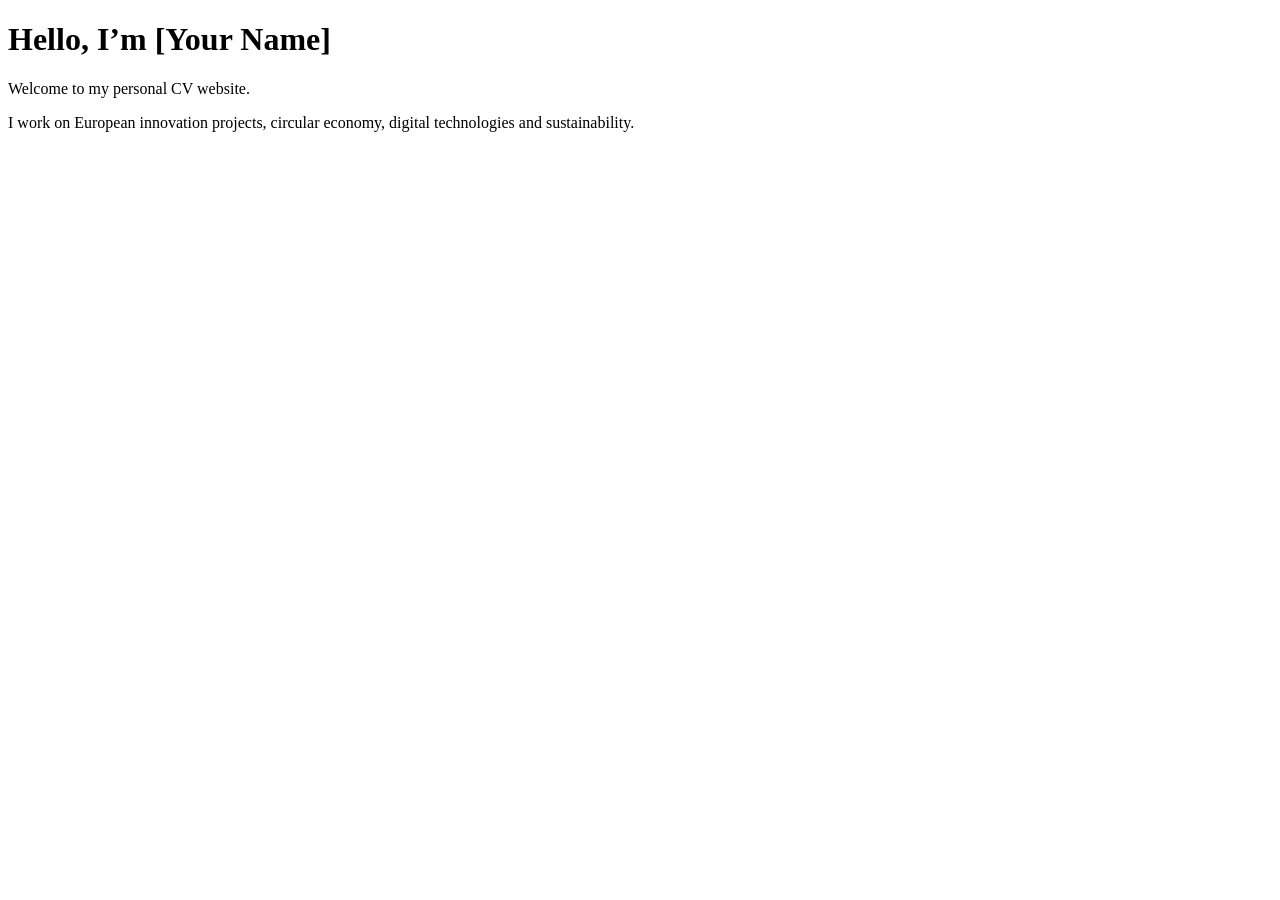
==== index.html @ 7c9145e3 "Create index.html" ====
<!DOCTYPE html>
<html lang="en">
<head>
  <meta charset="UTF-8" />
  <meta name="viewport" content="width=device-width, initial-scale=1.0" />
  <title>My CV Website</title>
</head>
<body>
  <h1>Hello, I’m [Your Name]</h1>
  <p>Welcome to my personal CV website.</p>
  <p>I work on European innovation projects, circular economy, digital technologies and sustainability.</p>
</body>
</html>
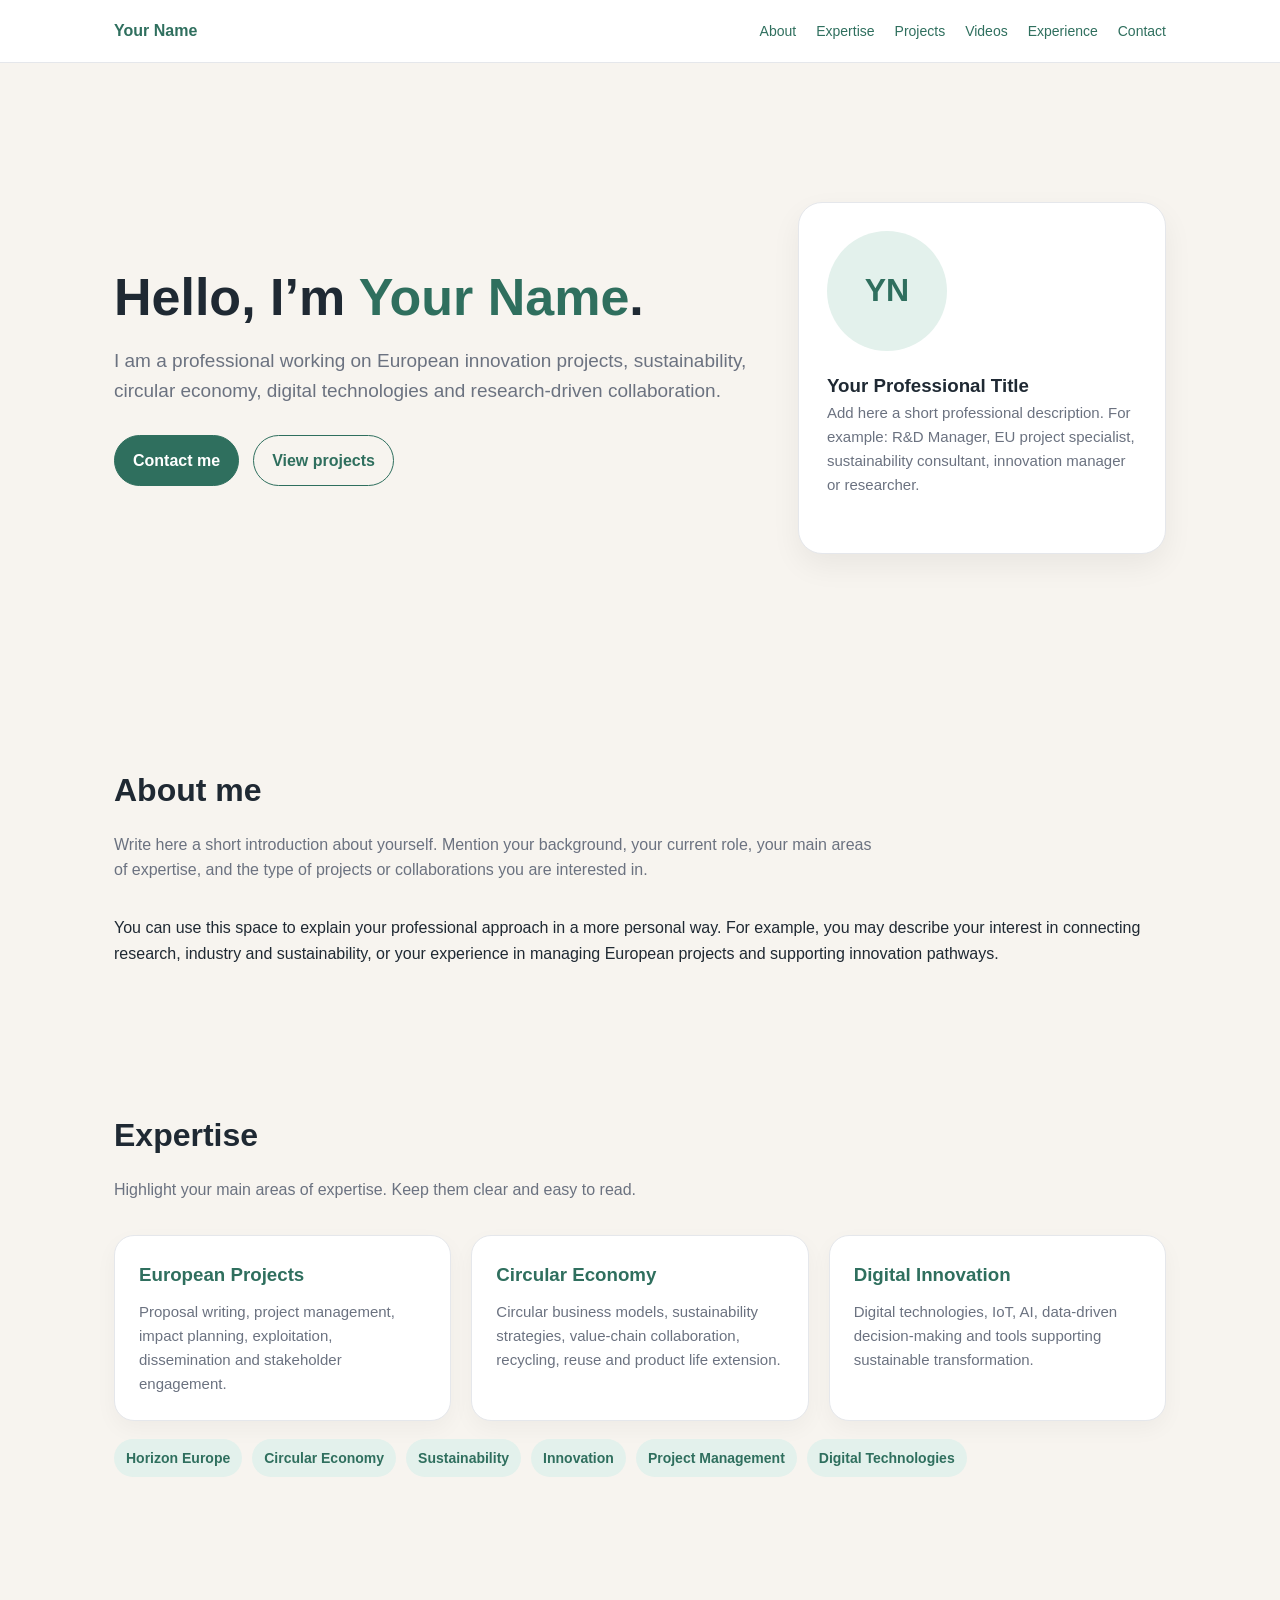
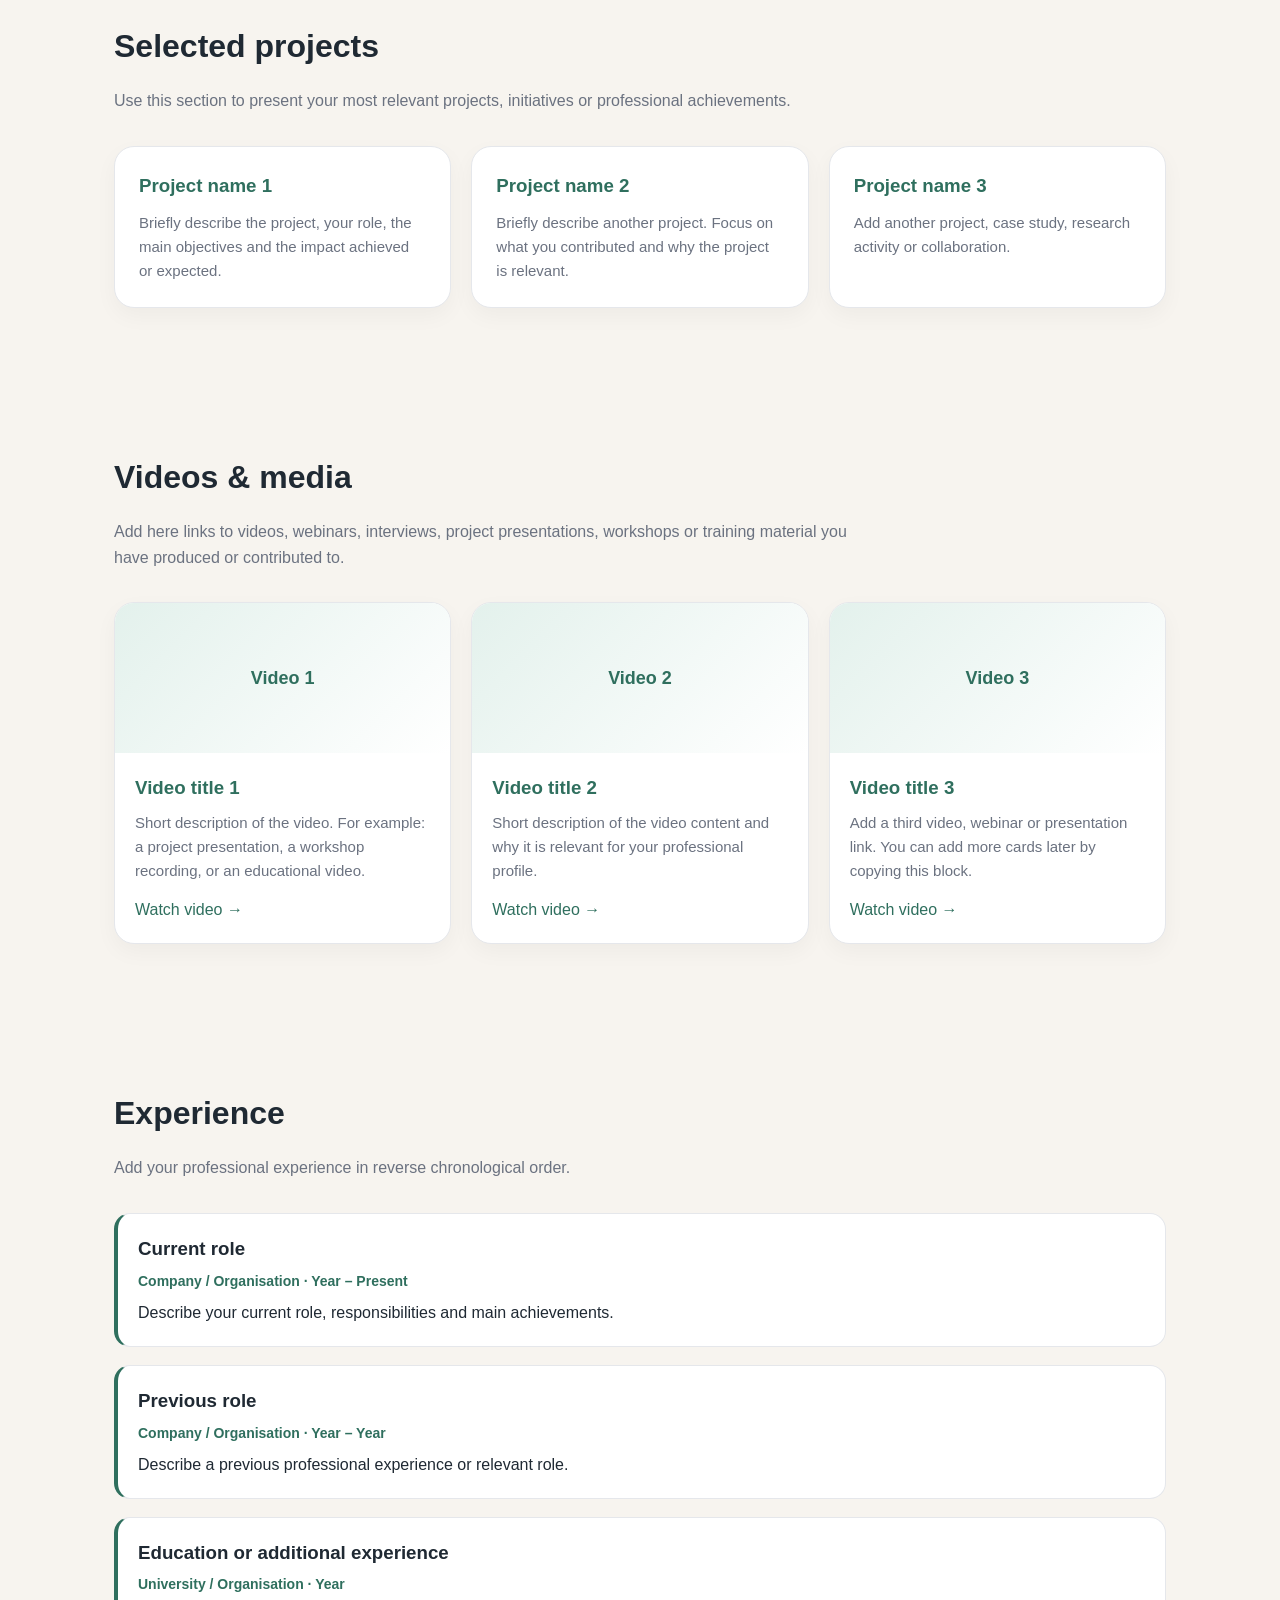
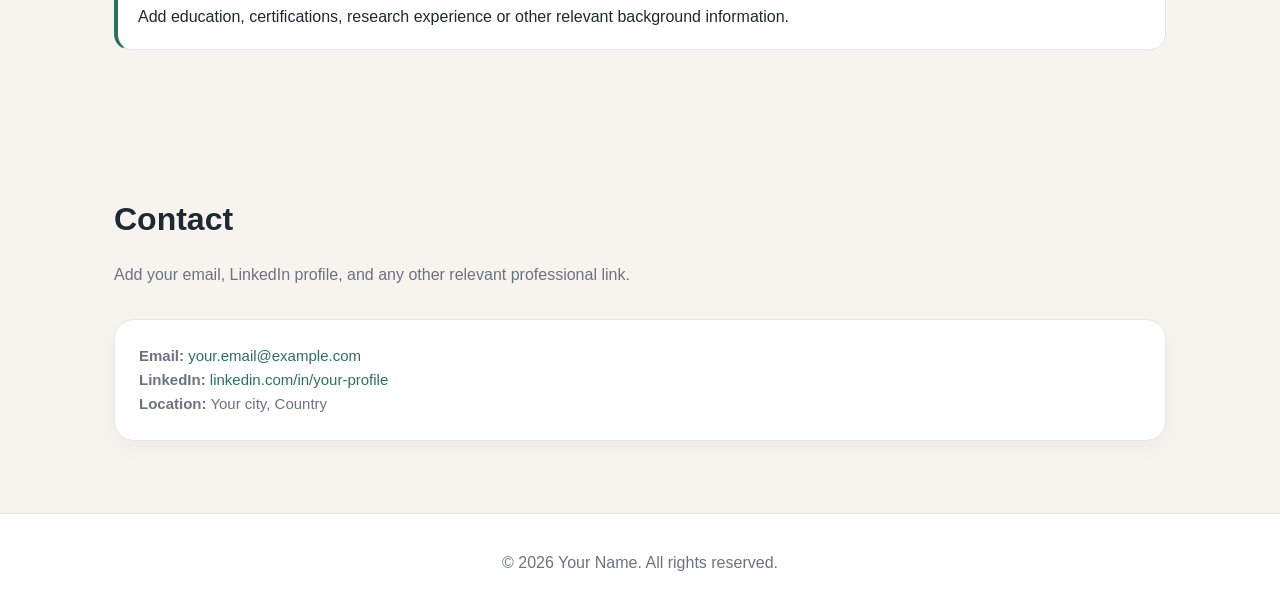
==== commit 6ed64e98: "Update index.html" ====
--- a/index.html
+++ b/index.html
@@ -3,11 +3,538 @@
 <head>
   <meta charset="UTF-8" />
   <meta name="viewport" content="width=device-width, initial-scale=1.0" />
-  <title>My CV Website</title>
+  <title>Your Name | CV Website</title>
+
+  <style>
+    :root {
+      --bg: #f7f4ef;
+      --card: #ffffff;
+      --text: #1f2933;
+      --muted: #6b7280;
+      --accent: #2f6f5e;
+      --accent-light: #e3f1ec;
+      --border: #e5e7eb;
+    }
+
+    * {
+      box-sizing: border-box;
+      margin: 0;
+      padding: 0;
+    }
+
+    html {
+      scroll-behavior: smooth;
+    }
+
+    body {
+      font-family: Arial, Helvetica, sans-serif;
+      background: var(--bg);
+      color: var(--text);
+      line-height: 1.6;
+    }
+
+    a {
+      color: var(--accent);
+      text-decoration: none;
+    }
+
+    a:hover {
+      text-decoration: underline;
+    }
+
+    header {
+      background: var(--card);
+      border-bottom: 1px solid var(--border);
+      position: sticky;
+      top: 0;
+      z-index: 10;
+    }
+
+    nav {
+      max-width: 1100px;
+      margin: 0 auto;
+      padding: 18px 24px;
+      display: flex;
+      justify-content: space-between;
+      align-items: center;
+    }
+
+    nav .logo {
+      font-weight: 700;
+      color: var(--accent);
+    }
+
+    nav ul {
+      display: flex;
+      gap: 20px;
+      list-style: none;
+      font-size: 14px;
+    }
+
+    section {
+      max-width: 1100px;
+      margin: 0 auto;
+      padding: 72px 24px;
+    }
+
+    .hero {
+      display: grid;
+      grid-template-columns: 1.4fr 0.8fr;
+      gap: 40px;
+      align-items: center;
+      min-height: 70vh;
+    }
+
+    .hero h1 {
+      font-size: 52px;
+      line-height: 1.1;
+      margin-bottom: 20px;
+    }
+
+    .hero h1 span {
+      color: var(--accent);
+    }
+
+    .hero p {
+      font-size: 19px;
+      color: var(--muted);
+      max-width: 680px;
+      margin-bottom: 28px;
+    }
+
+    .buttons {
+      display: flex;
+      gap: 14px;
+      flex-wrap: wrap;
+    }
+
+    .button {
+      display: inline-block;
+      padding: 12px 18px;
+      border-radius: 999px;
+      font-weight: 600;
+      border: 1px solid var(--accent);
+    }
+
+    .button.primary {
+      background: var(--accent);
+      color: white;
+    }
+
+    .button.secondary {
+      background: transparent;
+      color: var(--accent);
+    }
+
+    .profile-card {
+      background: var(--card);
+      border: 1px solid var(--border);
+      border-radius: 24px;
+      padding: 28px;
+      box-shadow: 0 12px 30px rgba(0, 0, 0, 0.06);
+    }
+
+    .profile-placeholder {
+      width: 120px;
+      height: 120px;
+      border-radius: 50%;
+      background: var(--accent-light);
+      display: flex;
+      align-items: center;
+      justify-content: center;
+      color: var(--accent);
+      font-weight: 700;
+      font-size: 32px;
+      margin-bottom: 20px;
+    }
+
+    .profile-card p {
+      color: var(--muted);
+      font-size: 15px;
+    }
+
+    h2 {
+      font-size: 32px;
+      margin-bottom: 16px;
+    }
+
+    .section-intro {
+      color: var(--muted);
+      max-width: 760px;
+      margin-bottom: 32px;
+    }
+
+    .grid {
+      display: grid;
+      grid-template-columns: repeat(3, 1fr);
+      gap: 20px;
+    }
+
+    .card {
+      background: var(--card);
+      border: 1px solid var(--border);
+      border-radius: 20px;
+      padding: 24px;
+      box-shadow: 0 8px 22px rgba(0, 0, 0, 0.04);
+    }
+
+    .card h3 {
+      margin-bottom: 10px;
+      color: var(--accent);
+    }
+
+    .card p {
+      color: var(--muted);
+      font-size: 15px;
+    }
+
+    .tag-list {
+      display: flex;
+      flex-wrap: wrap;
+      gap: 10px;
+      margin-top: 18px;
+    }
+
+    .tag {
+      background: var(--accent-light);
+      color: var(--accent);
+      padding: 8px 12px;
+      border-radius: 999px;
+      font-size: 14px;
+      font-weight: 600;
+    }
+
+    .timeline {
+      display: grid;
+      gap: 18px;
+    }
+
+    .timeline-item {
+      background: var(--card);
+      border-left: 4px solid var(--accent);
+      padding: 20px;
+      border-radius: 16px;
+      border-top: 1px solid var(--border);
+      border-right: 1px solid var(--border);
+      border-bottom: 1px solid var(--border);
+    }
+
+    .timeline-item h3 {
+      margin-bottom: 6px;
+    }
+
+    .timeline-item .meta {
+      color: var(--accent);
+      font-weight: 600;
+      font-size: 14px;
+      margin-bottom: 8px;
+    }
+
+    .video-grid {
+      display: grid;
+      grid-template-columns: repeat(3, 1fr);
+      gap: 20px;
+    }
+
+    .video-card {
+      background: var(--card);
+      border: 1px solid var(--border);
+      border-radius: 20px;
+      overflow: hidden;
+      box-shadow: 0 8px 22px rgba(0, 0, 0, 0.04);
+    }
+
+    .video-thumbnail {
+      height: 150px;
+      background: linear-gradient(135deg, var(--accent-light), #ffffff);
+      display: flex;
+      align-items: center;
+      justify-content: center;
+      color: var(--accent);
+      font-weight: 700;
+      font-size: 18px;
+    }
+
+    .video-content {
+      padding: 20px;
+    }
+
+    .video-content h3 {
+      margin-bottom: 8px;
+      color: var(--accent);
+    }
+
+    .video-content p {
+      color: var(--muted);
+      font-size: 15px;
+      margin-bottom: 14px;
+    }
+
+    footer {
+      text-align: center;
+      padding: 36px 24px;
+      color: var(--muted);
+      border-top: 1px solid var(--border);
+      background: var(--card);
+    }
+
+    @media (max-width: 850px) {
+      nav {
+        flex-direction: column;
+        gap: 12px;
+      }
+
+      nav ul {
+        flex-wrap: wrap;
+        justify-content: center;
+      }
+
+      .hero {
+        grid-template-columns: 1fr;
+        min-height: auto;
+      }
+
+      .hero h1 {
+        font-size: 40px;
+      }
+
+      .grid,
+      .video-grid {
+        grid-template-columns: 1fr;
+      }
+    }
+  </style>
 </head>
+
 <body>
-  <h1>Hello, I’m [Your Name]</h1>
-  <p>Welcome to my personal CV website.</p>
-  <p>I work on European innovation projects, circular economy, digital technologies and sustainability.</p>
+  <header>
+    <nav>
+      <div class="logo">Your Name</div>
+      <ul>
+        <li><a href="#about">About</a></li>
+        <li><a href="#expertise">Expertise</a></li>
+        <li><a href="#projects">Projects</a></li>
+        <li><a href="#videos">Videos</a></li>
+        <li><a href="#experience">Experience</a></li>
+        <li><a href="#contact">Contact</a></li>
+      </ul>
+    </nav>
+  </header>
+
+  <main>
+    <section class="hero">
+      <div>
+        <h1>Hello, I’m <span>Your Name</span>.</h1>
+        <p>
+          I am a professional working on European innovation projects,
+          sustainability, circular economy, digital technologies and research-driven
+          collaboration.
+        </p>
+
+        <div class="buttons">
+          <a class="button primary" href="#contact">Contact me</a>
+          <a class="button secondary" href="#projects">View projects</a>
+        </div>
+      </div>
+
+      <div class="profile-card">
+        <div class="profile-placeholder">YN</div>
+        <h3>Your Professional Title</h3>
+        <p>
+          Add here a short professional description. For example:
+          R&D Manager, EU project specialist, sustainability consultant,
+          innovation manager or researcher.
+        </p>
+      </div>
+    </section>
+
+    <section id="about">
+      <h2>About me</h2>
+      <p class="section-intro">
+        Write here a short introduction about yourself. Mention your background,
+        your current role, your main areas of expertise, and the type of projects
+        or collaborations you are interested in.
+      </p>
+
+      <p>
+        You can use this space to explain your professional approach in a more
+        personal way. For example, you may describe your interest in connecting
+        research, industry and sustainability, or your experience in managing
+        European projects and supporting innovation pathways.
+      </p>
+    </section>
+
+    <section id="expertise">
+      <h2>Expertise</h2>
+      <p class="section-intro">
+        Highlight your main areas of expertise. Keep them clear and easy to read.
+      </p>
+
+      <div class="grid">
+        <div class="card">
+          <h3>European Projects</h3>
+          <p>
+            Proposal writing, project management, impact planning, exploitation,
+            dissemination and stakeholder engagement.
+          </p>
+        </div>
+
+        <div class="card">
+          <h3>Circular Economy</h3>
+          <p>
+            Circular business models, sustainability strategies, value-chain
+            collaboration, recycling, reuse and product life extension.
+          </p>
+        </div>
+
+        <div class="card">
+          <h3>Digital Innovation</h3>
+          <p>
+            Digital technologies, IoT, AI, data-driven decision-making and tools
+            supporting sustainable transformation.
+          </p>
+        </div>
+      </div>
+
+      <div class="tag-list">
+        <span class="tag">Horizon Europe</span>
+        <span class="tag">Circular Economy</span>
+        <span class="tag">Sustainability</span>
+        <span class="tag">Innovation</span>
+        <span class="tag">Project Management</span>
+        <span class="tag">Digital Technologies</span>
+      </div>
+    </section>
+
+    <section id="projects">
+      <h2>Selected projects</h2>
+      <p class="section-intro">
+        Use this section to present your most relevant projects, initiatives or
+        professional achievements.
+      </p>
+
+      <div class="grid">
+        <div class="card">
+          <h3>Project name 1</h3>
+          <p>
+            Briefly describe the project, your role, the main objectives and the
+            impact achieved or expected.
+          </p>
+        </div>
+
+        <div class="card">
+          <h3>Project name 2</h3>
+          <p>
+            Briefly describe another project. Focus on what you contributed and
+            why the project is relevant.
+          </p>
+        </div>
+
+        <div class="card">
+          <h3>Project name 3</h3>
+          <p>
+            Add another project, case study, research activity or collaboration.
+          </p>
+        </div>
+      </div>
+    </section>
+
+    <section id="videos">
+      <h2>Videos & media</h2>
+      <p class="section-intro">
+        Add here links to videos, webinars, interviews, project presentations,
+        workshops or training material you have produced or contributed to.
+      </p>
+
+      <div class="video-grid">
+        <div class="video-card">
+          <div class="video-thumbnail">Video 1</div>
+          <div class="video-content">
+            <h3>Video title 1</h3>
+            <p>
+              Short description of the video. For example: a project presentation,
+              a workshop recording, or an educational video.
+            </p>
+            <a href="https://example.com" target="_blank">Watch video →</a>
+          </div>
+        </div>
+
+        <div class="video-card">
+          <div class="video-thumbnail">Video 2</div>
+          <div class="video-content">
+            <h3>Video title 2</h3>
+            <p>
+              Short description of the video content and why it is relevant for
+              your professional profile.
+            </p>
+            <a href="https://example.com" target="_blank">Watch video →</a>
+          </div>
+        </div>
+
+        <div class="video-card">
+          <div class="video-thumbnail">Video 3</div>
+          <div class="video-content">
+            <h3>Video title 3</h3>
+            <p>
+              Add a third video, webinar or presentation link. You can add more
+              cards later by copying this block.
+            </p>
+            <a href="https://example.com" target="_blank">Watch video →</a>
+          </div>
+        </div>
+      </div>
+    </section>
+
+    <section id="experience">
+      <h2>Experience</h2>
+      <p class="section-intro">
+        Add your professional experience in reverse chronological order.
+      </p>
+
+      <div class="timeline">
+        <div class="timeline-item">
+          <h3>Current role</h3>
+          <div class="meta">Company / Organisation · Year – Present</div>
+          <p>
+            Describe your current role, responsibilities and main achievements.
+          </p>
+        </div>
+
+        <div class="timeline-item">
+          <h3>Previous role</h3>
+          <div class="meta">Company / Organisation · Year – Year</div>
+          <p>
+            Describe a previous professional experience or relevant role.
+          </p>
+        </div>
+
+        <div class="timeline-item">
+          <h3>Education or additional experience</h3>
+          <div class="meta">University / Organisation · Year</div>
+          <p>
+            Add education, certifications, research experience or other relevant
+            background information.
+          </p>
+        </div>
+      </div>
+    </section>
+
+    <section id="contact">
+      <h2>Contact</h2>
+      <p class="section-intro">
+        Add your email, LinkedIn profile, and any other relevant professional link.
+      </p>
+
+      <div class="card">
+        <p><strong>Email:</strong> <a href="mailto:your.email@example.com">your.email@example.com</a></p>
+        <p><strong>LinkedIn:</strong> <a href="https://www.linkedin.com" target="_blank">linkedin.com/in/your-profile</a></p>
+        <p><strong>Location:</strong> Your city, Country</p>
+      </div>
+    </section>
+  </main>
+
+  <footer>
+    <p>© 2026 Your Name. All rights reserved.</p>
+  </footer>
 </body>
 </html>
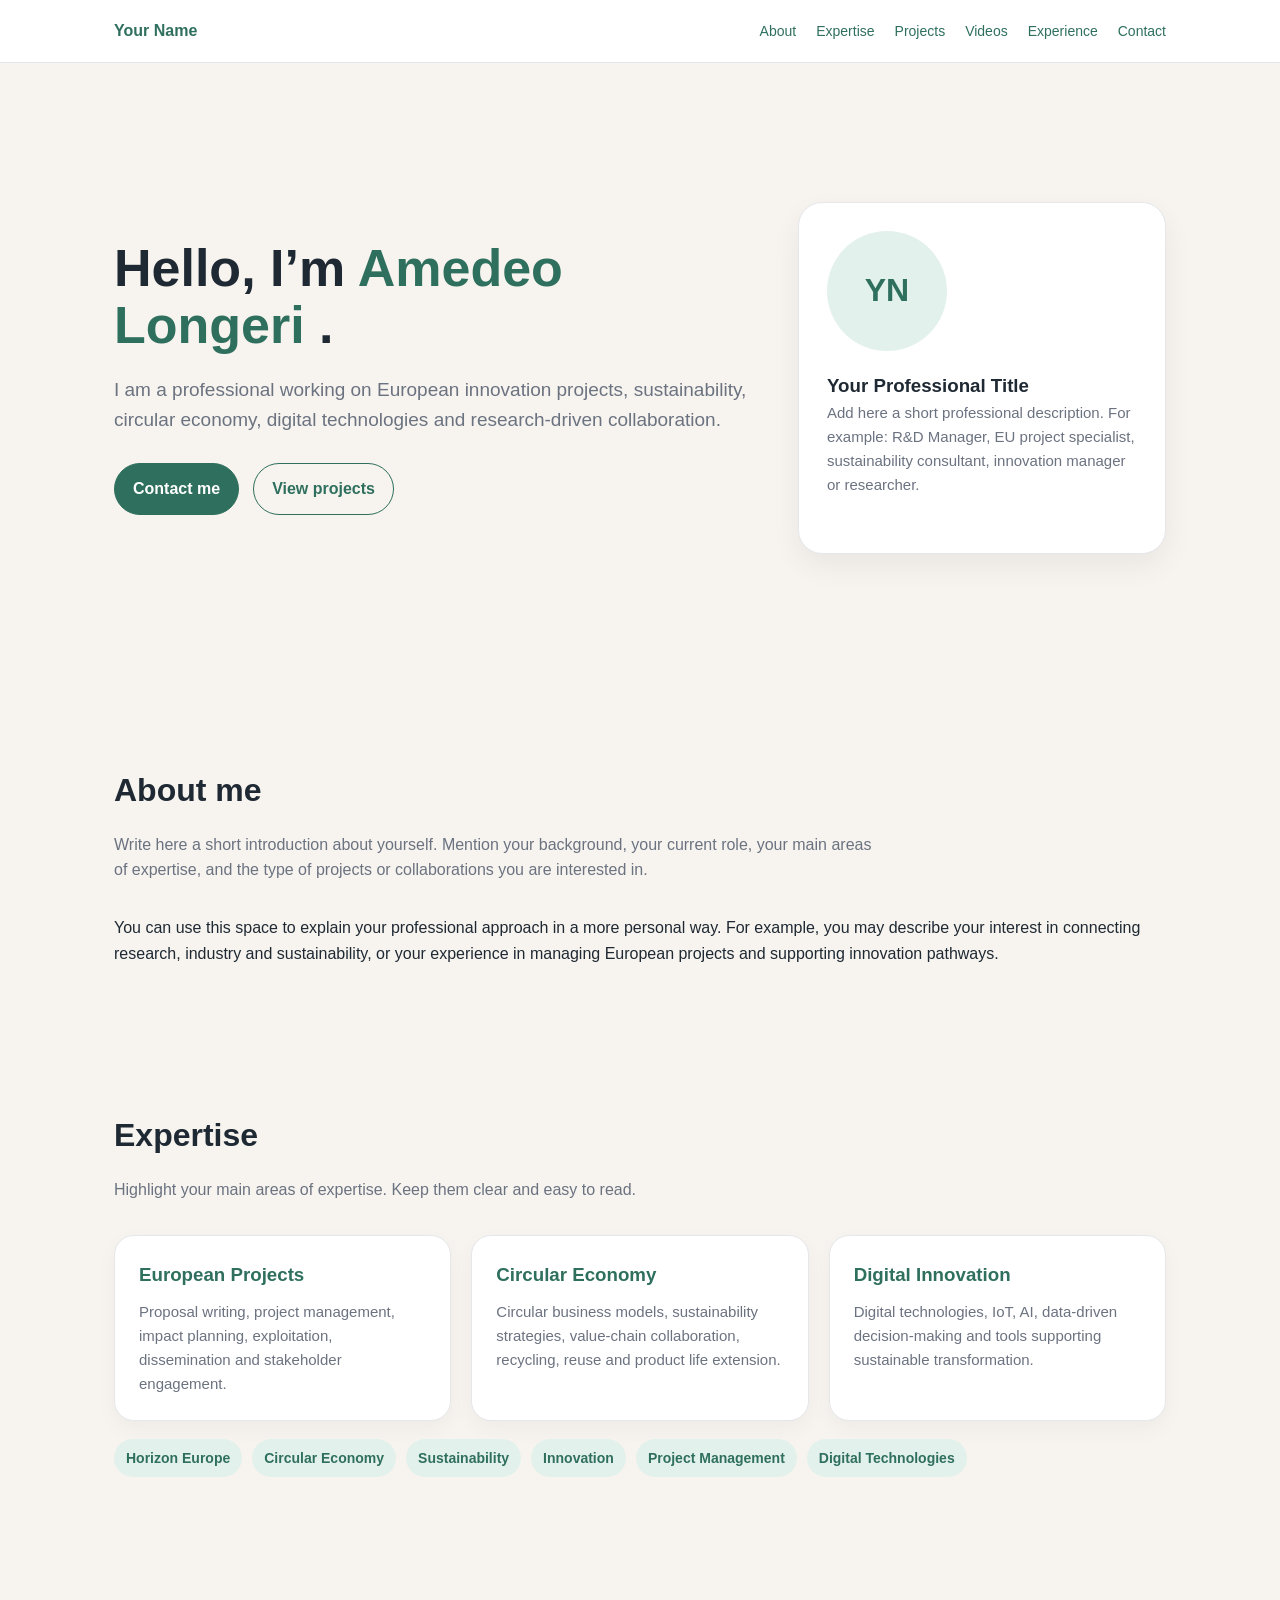
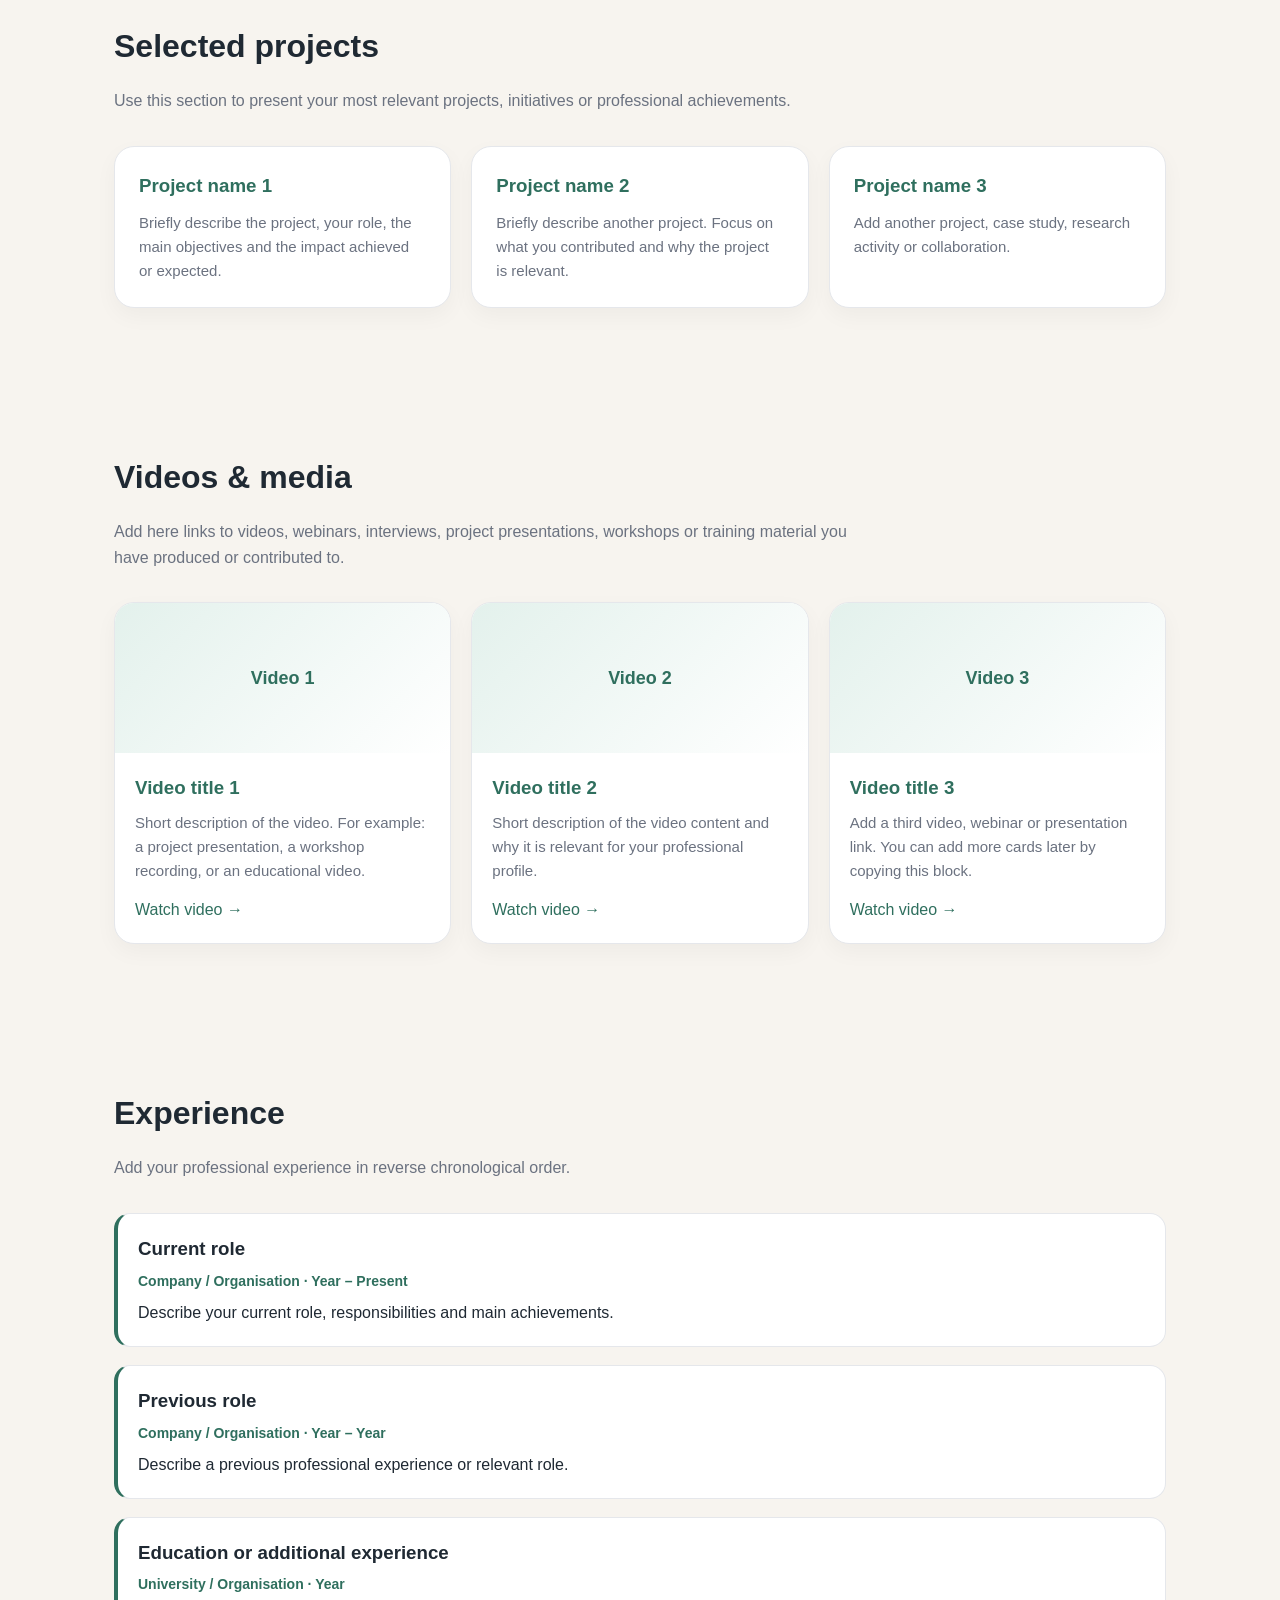
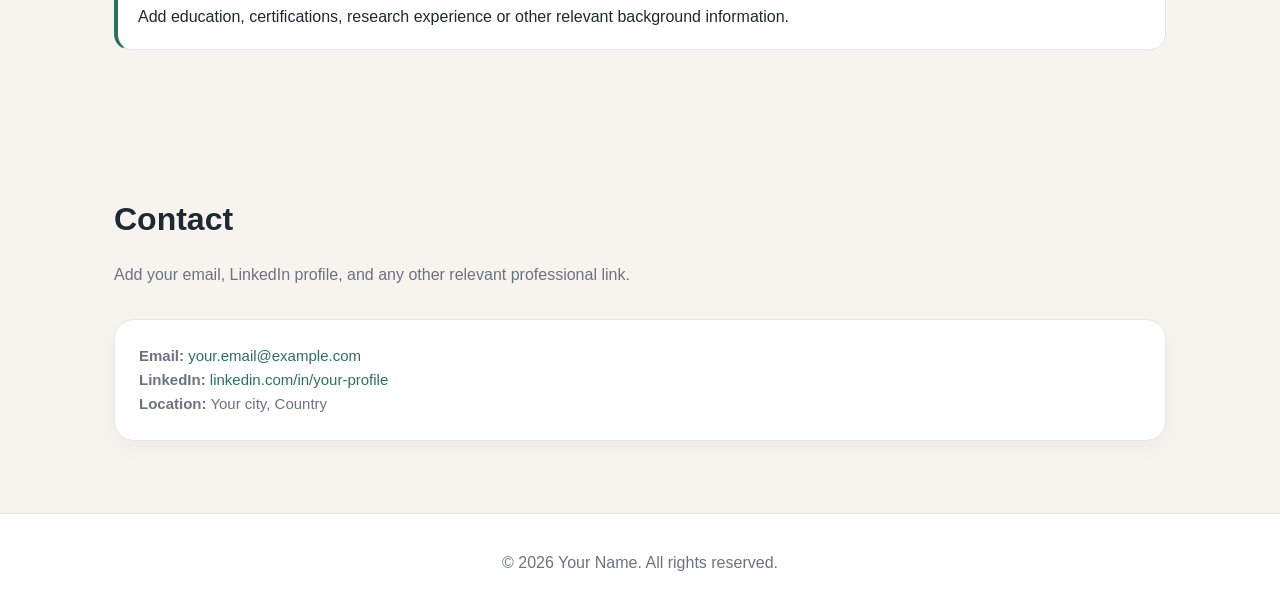
==== commit a1f69c93: "Update index.html" ====
--- a/index.html
+++ b/index.html
@@ -3,7 +3,7 @@
 <head>
   <meta charset="UTF-8" />
   <meta name="viewport" content="width=device-width, initial-scale=1.0" />
-  <title>Your Name | CV Website</title>
+  <title> Amedeo Longeri </title>
 
   <style>
     :root {
@@ -324,7 +324,7 @@
   <main>
     <section class="hero">
       <div>
-        <h1>Hello, I’m <span>Your Name</span>.</h1>
+        <h1>Hello, I’m <span> Amedeo Longeri </span>.</h1>
         <p>
           I am a professional working on European innovation projects,
           sustainability, circular economy, digital technologies and research-driven
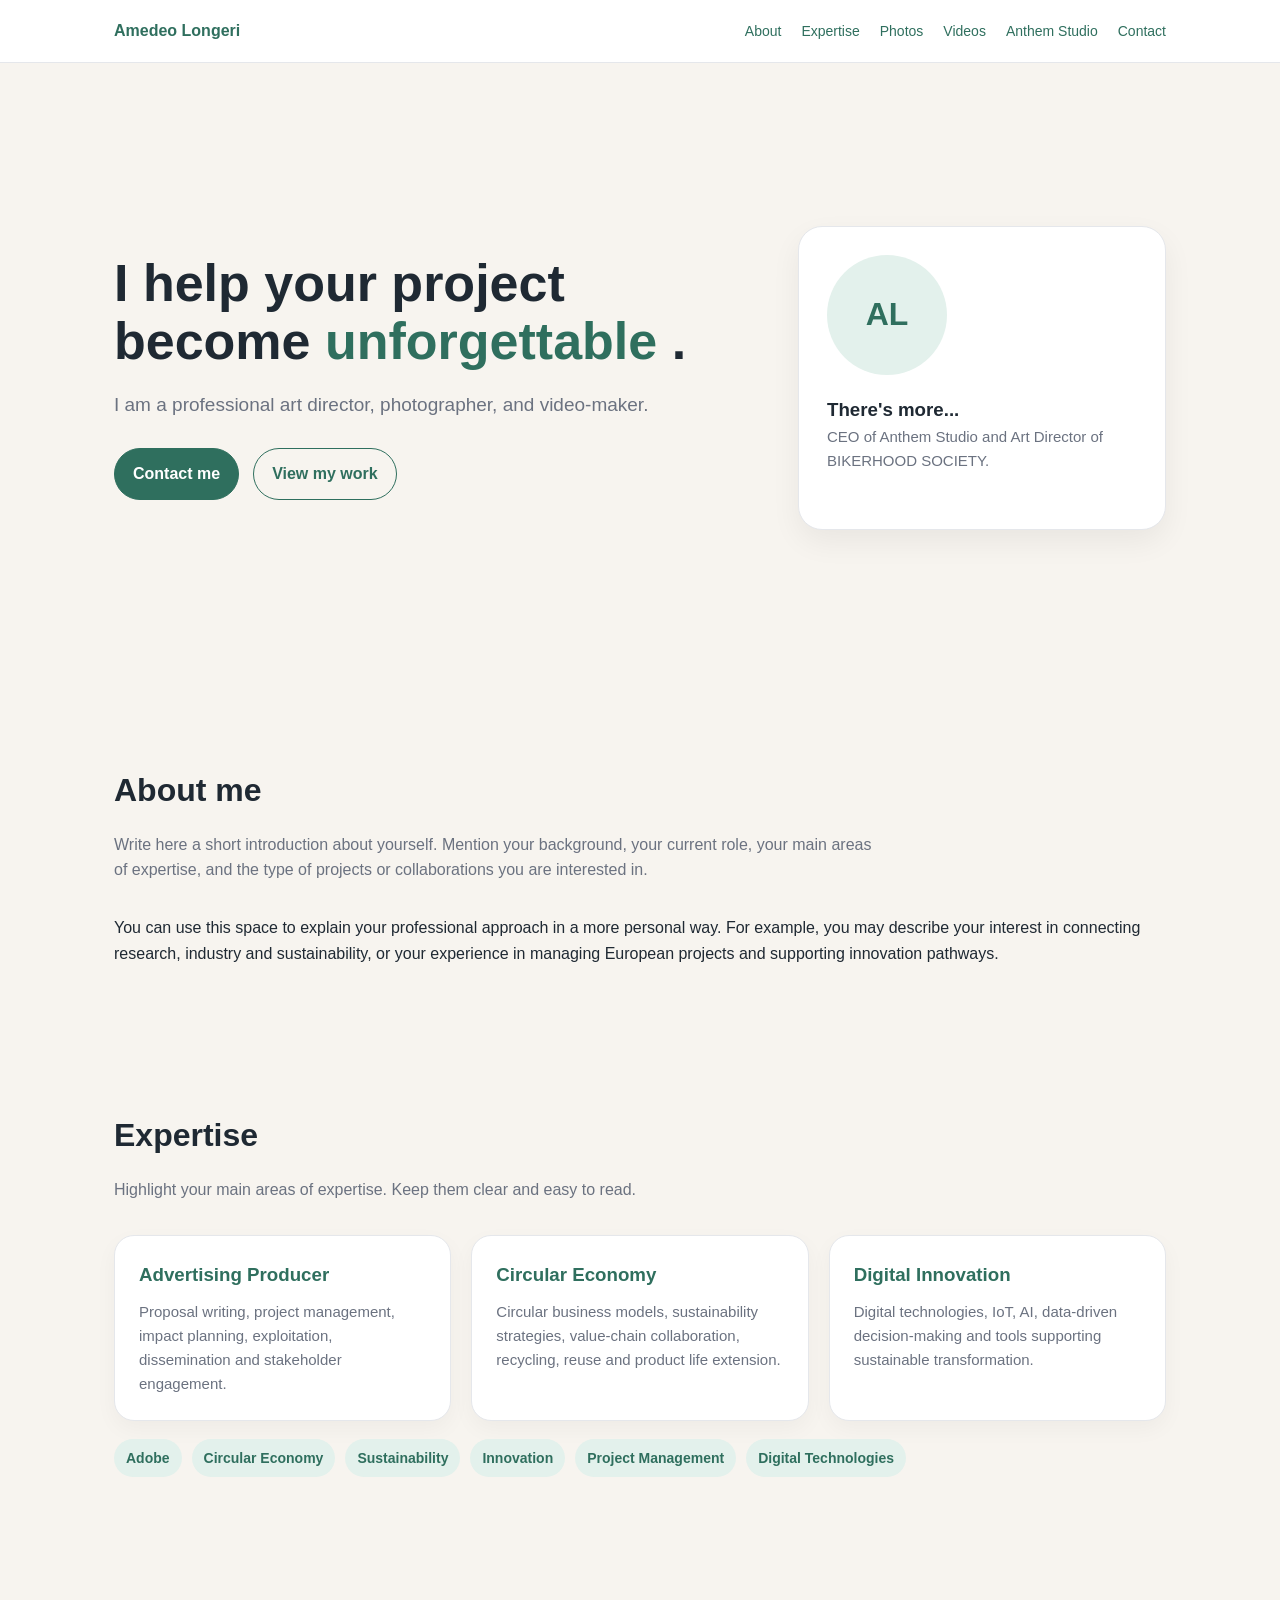
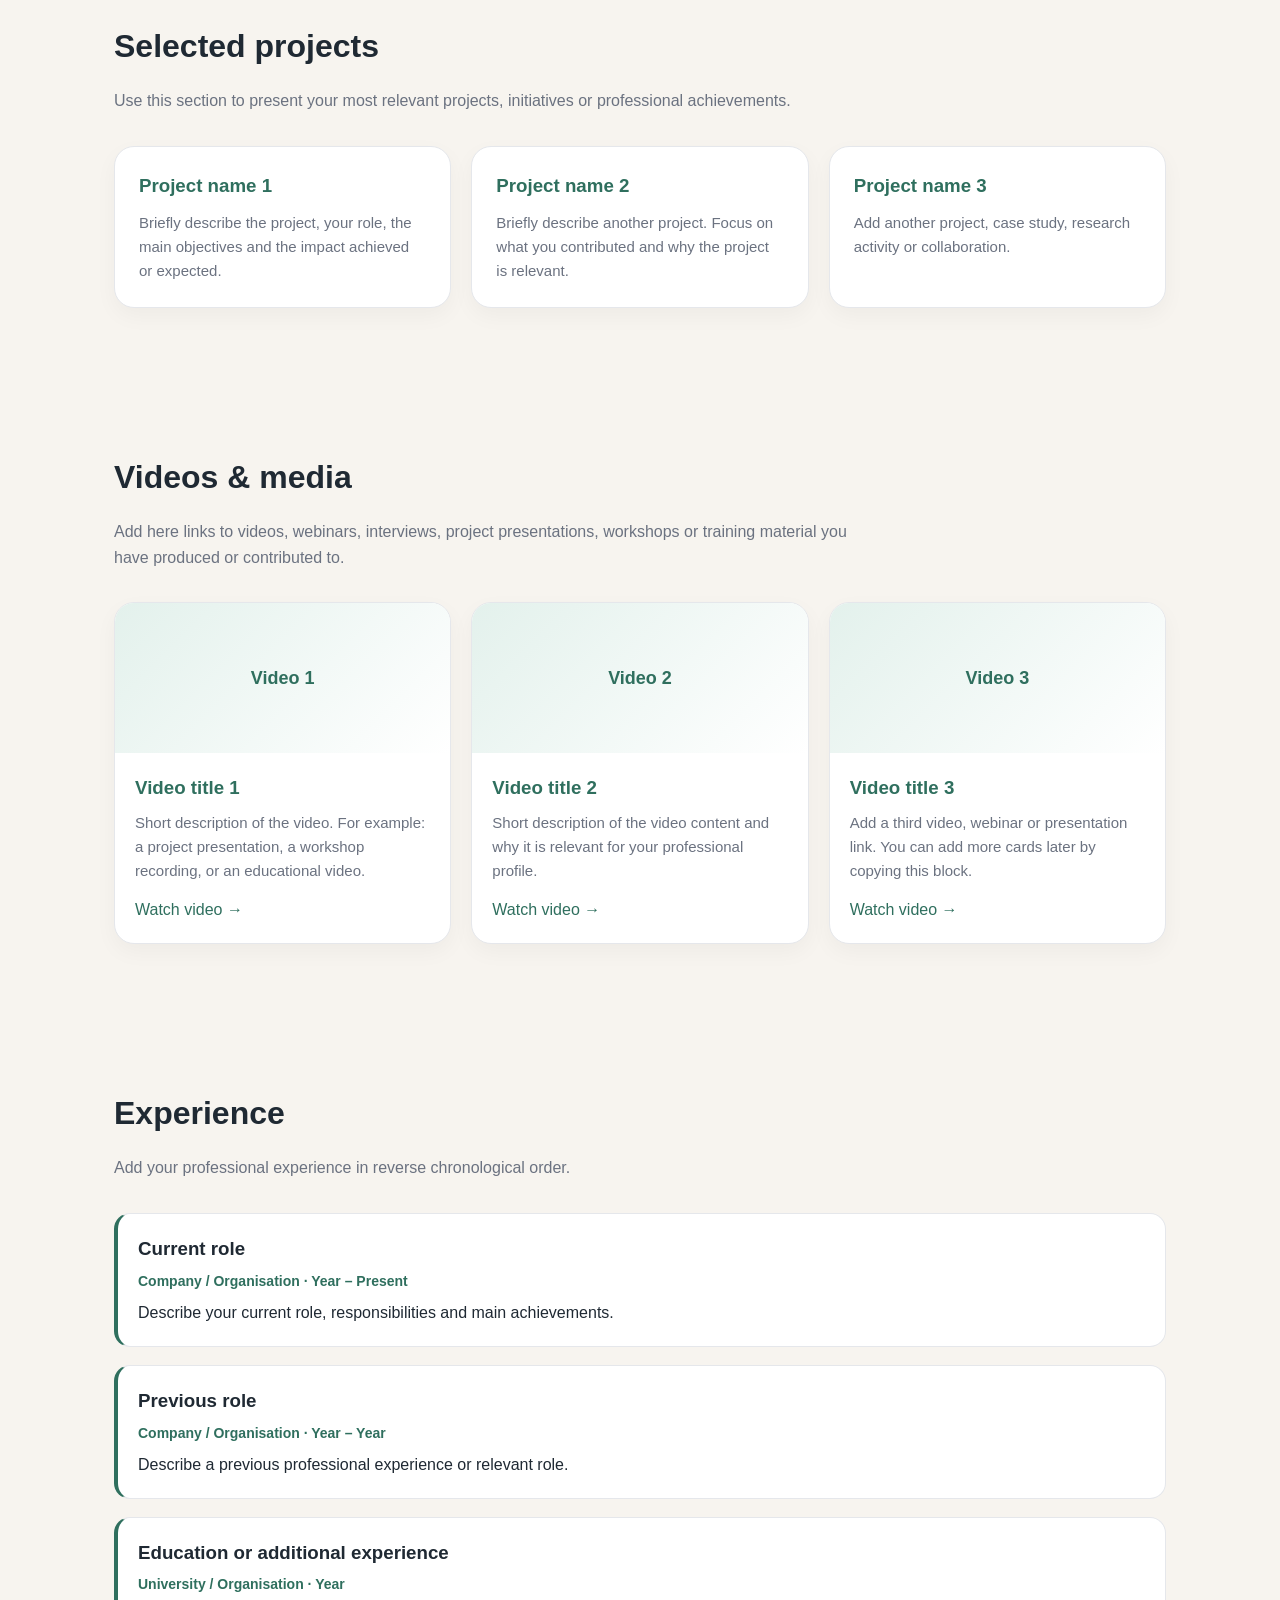
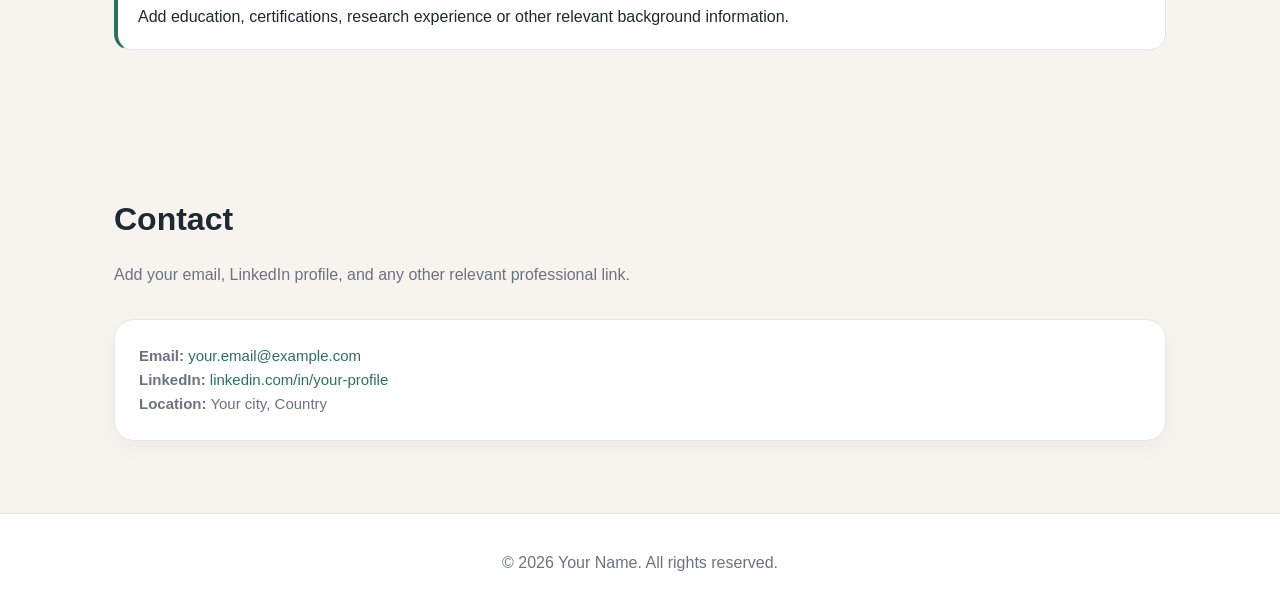
==== commit 151accd7: "Update index.html" ====
--- a/index.html
+++ b/index.html
@@ -309,13 +309,13 @@
 <body>
   <header>
     <nav>
-      <div class="logo">Your Name</div>
+      <div class="logo"> Amedeo Longeri </div>
       <ul>
         <li><a href="#about">About</a></li>
         <li><a href="#expertise">Expertise</a></li>
-        <li><a href="#projects">Projects</a></li>
+        <li><a href="#photos">Photos</a></li>
         <li><a href="#videos">Videos</a></li>
-        <li><a href="#experience">Experience</a></li>
+        <li><a href="#anthemstudio">Anthem Studio</a></li> 
         <li><a href="#contact">Contact</a></li>
       </ul>
     </nav>
@@ -324,26 +324,22 @@
   <main>
     <section class="hero">
       <div>
-        <h1>Hello, I’m <span> Amedeo Longeri </span>.</h1>
+        <h1>I help your project become <span> unforgettable </span>.</h1>
         <p>
-          I am a professional working on European innovation projects,
-          sustainability, circular economy, digital technologies and research-driven
-          collaboration.
+          I am a professional art director, photographer, and video-maker. 
         </p>
 
         <div class="buttons">
           <a class="button primary" href="#contact">Contact me</a>
-          <a class="button secondary" href="#projects">View projects</a>
+          <a class="button secondary" href="#projects">View my work</a>
         </div>
       </div>
 
       <div class="profile-card">
-        <div class="profile-placeholder">YN</div>
-        <h3>Your Professional Title</h3>
+        <div class="profile-placeholder">AL</div>
+        <h3>There's more...</h3>
         <p>
-          Add here a short professional description. For example:
-          R&D Manager, EU project specialist, sustainability consultant,
-          innovation manager or researcher.
+          CEO of Anthem Studio and Art Director of BIKERHOOD SOCIETY.
         </p>
       </div>
     </section>
@@ -372,7 +368,7 @@
 
       <div class="grid">
         <div class="card">
-          <h3>European Projects</h3>
+          <h3>Advertising Producer</h3>
           <p>
             Proposal writing, project management, impact planning, exploitation,
             dissemination and stakeholder engagement.
@@ -397,7 +393,7 @@
       </div>
 
       <div class="tag-list">
-        <span class="tag">Horizon Europe</span>
+        <span class="tag">Adobe</span>
         <span class="tag">Circular Economy</span>
         <span class="tag">Sustainability</span>
         <span class="tag">Innovation</span>
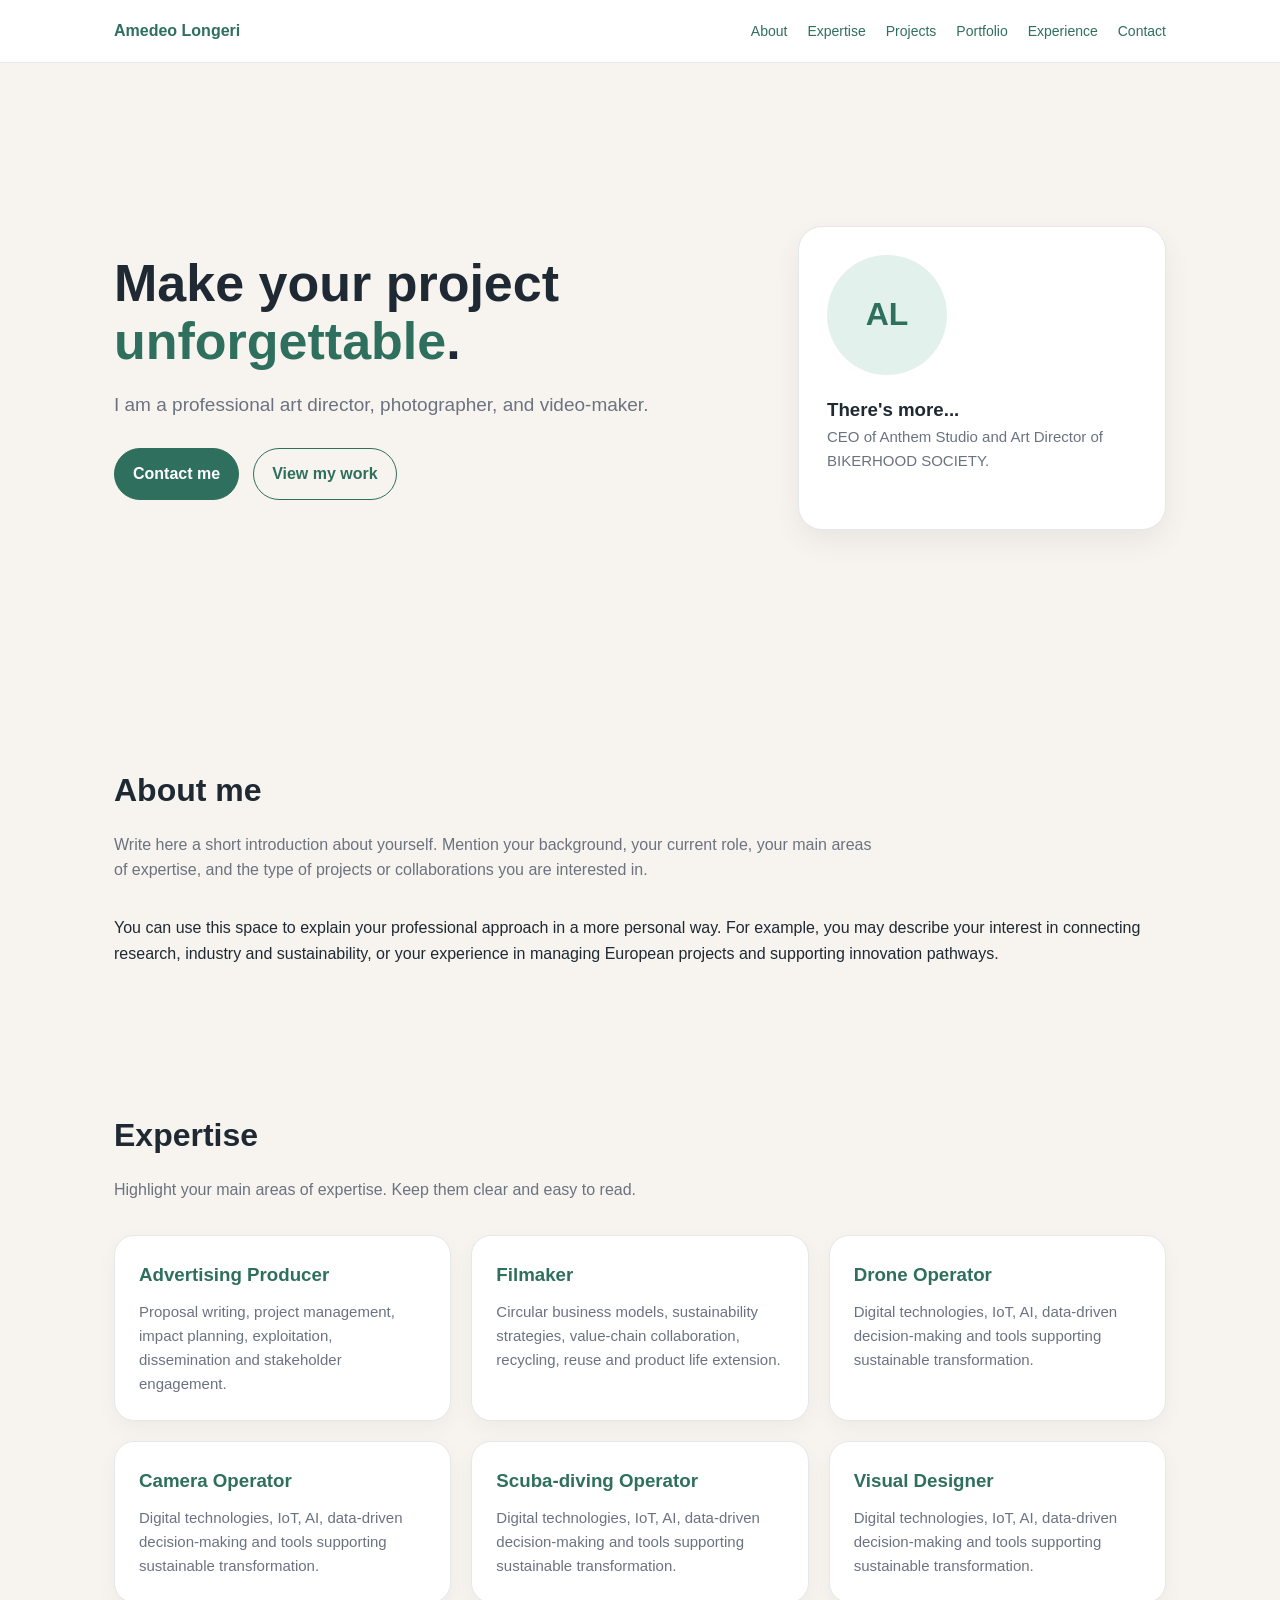
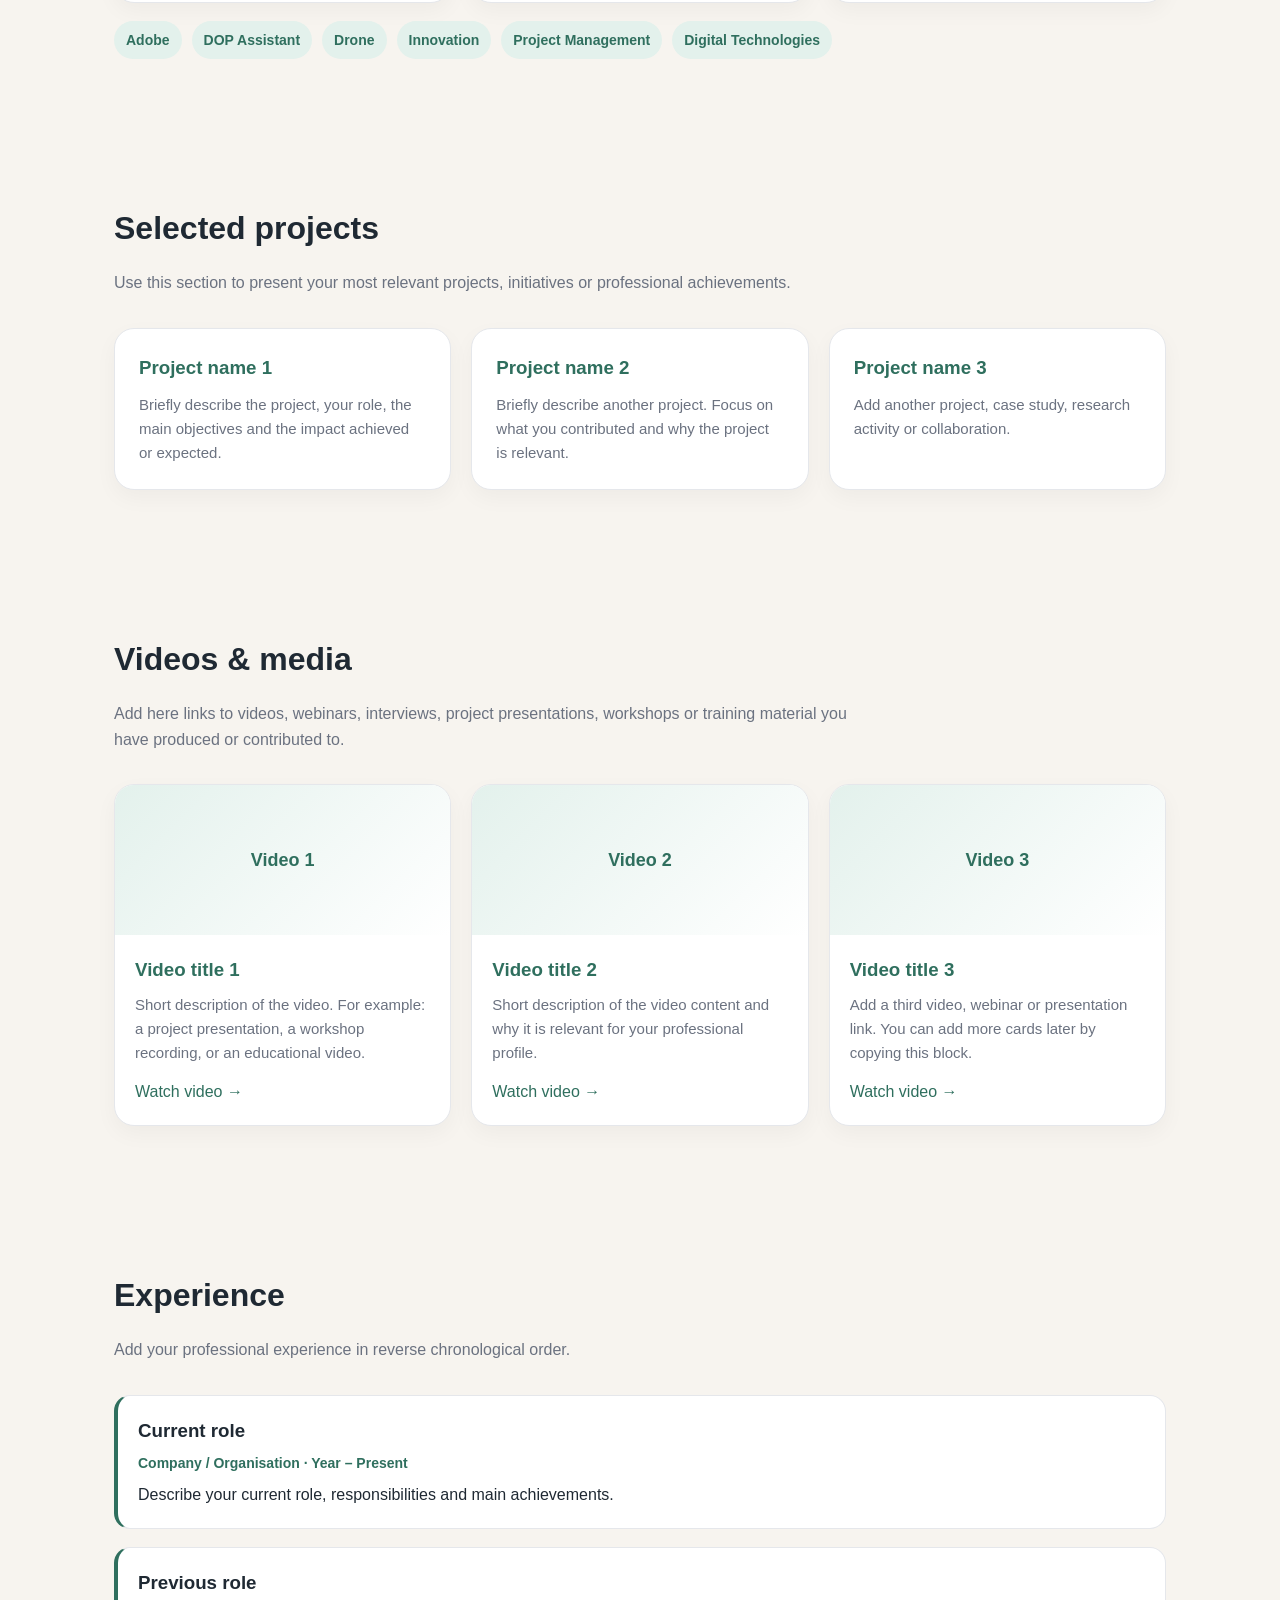
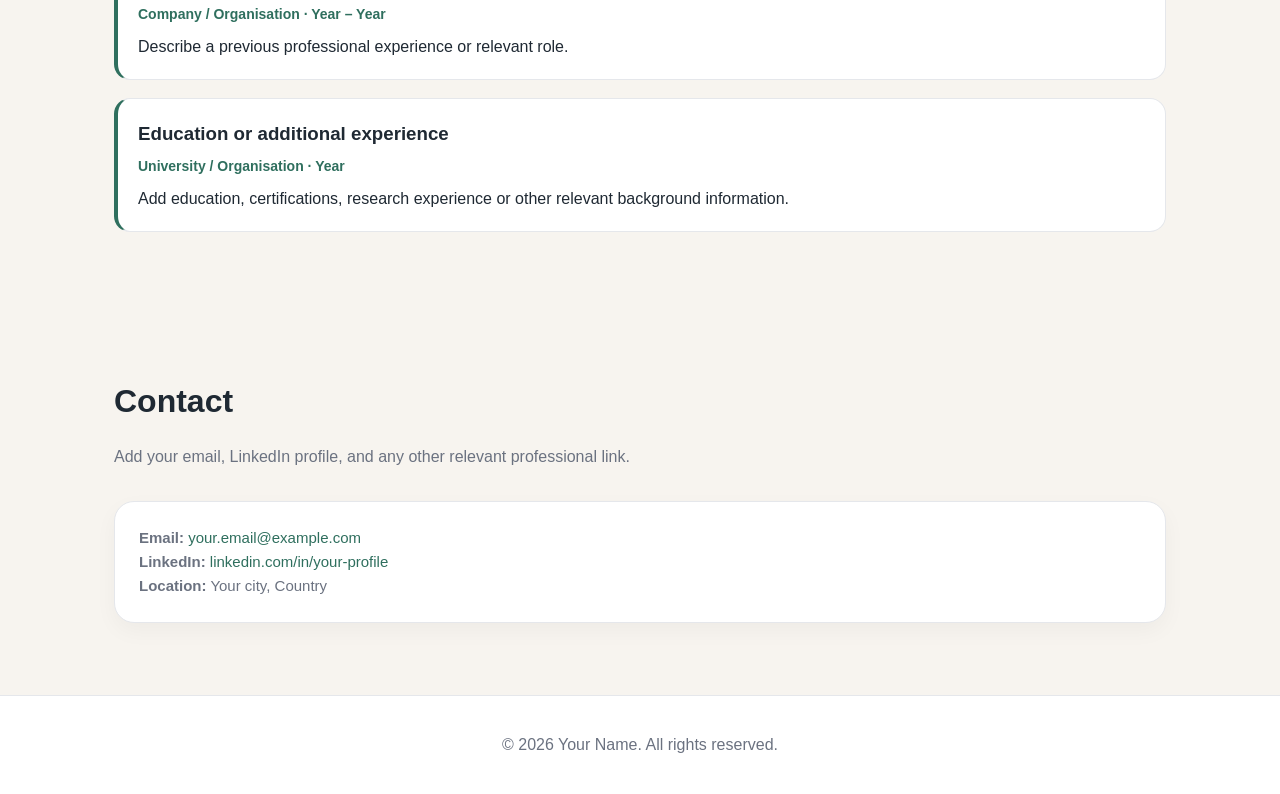
==== commit ea944b6b: "Update index.html" ====
--- a/index.html
+++ b/index.html
@@ -313,9 +313,9 @@
       <ul>
         <li><a href="#about">About</a></li>
         <li><a href="#expertise">Expertise</a></li>
-        <li><a href="#photos">Photos</a></li>
-        <li><a href="#videos">Videos</a></li>
-        <li><a href="#anthemstudio">Anthem Studio</a></li> 
+        <li><a href="projects">Projects</a></li>
+        <li><a href="#portfolio">Portfolio</a></li>
+        <li><a href="#experience">Experience</a></li> 
         <li><a href="#contact">Contact</a></li>
       </ul>
     </nav>
@@ -324,7 +324,7 @@
   <main>
     <section class="hero">
       <div>
-        <h1>I help your project become <span> unforgettable </span>.</h1>
+        <h1>Make your project <span>unforgettable</span>.</h1>
         <p>
           I am a professional art director, photographer, and video-maker. 
         </p>
@@ -376,26 +376,51 @@
         </div>
 
         <div class="card">
-          <h3>Circular Economy</h3>
+          <h3>Filmaker</h3>
           <p>
             Circular business models, sustainability strategies, value-chain
             collaboration, recycling, reuse and product life extension.
           </p>
         </div>
-
-        <div class="card">
-          <h3>Digital Innovation</h3>
+        
+
+        <div class="card">
+          <h3>Drone Operator</h3>
           <p>
             Digital technologies, IoT, AI, data-driven decision-making and tools
             supporting sustainable transformation.
           </p>
         </div>
-      </div>
+
+         <div class="card">
+          <h3>Camera Operator</h3>
+          <p>
+            Digital technologies, IoT, AI, data-driven decision-making and tools
+            supporting sustainable transformation.
+          </p>
+        </div>
+
+        <div class="card">
+          <h3>Scuba-diving Operator</h3>
+          <p>
+            Digital technologies, IoT, AI, data-driven decision-making and tools
+            supporting sustainable transformation.
+          </p>
+        </div>
+        
+        <div class="card">
+          <h3>Visual Designer</h3>
+          <p>
+            Digital technologies, IoT, AI, data-driven decision-making and tools
+            supporting sustainable transformation.
+          </p>
+        </div>
+      </div>     
 
       <div class="tag-list">
         <span class="tag">Adobe</span>
-        <span class="tag">Circular Economy</span>
-        <span class="tag">Sustainability</span>
+        <span class="tag">DOP Assistant</span>
+        <span class="tag">Drone</span>
         <span class="tag">Innovation</span>
         <span class="tag">Project Management</span>
         <span class="tag">Digital Technologies</span>
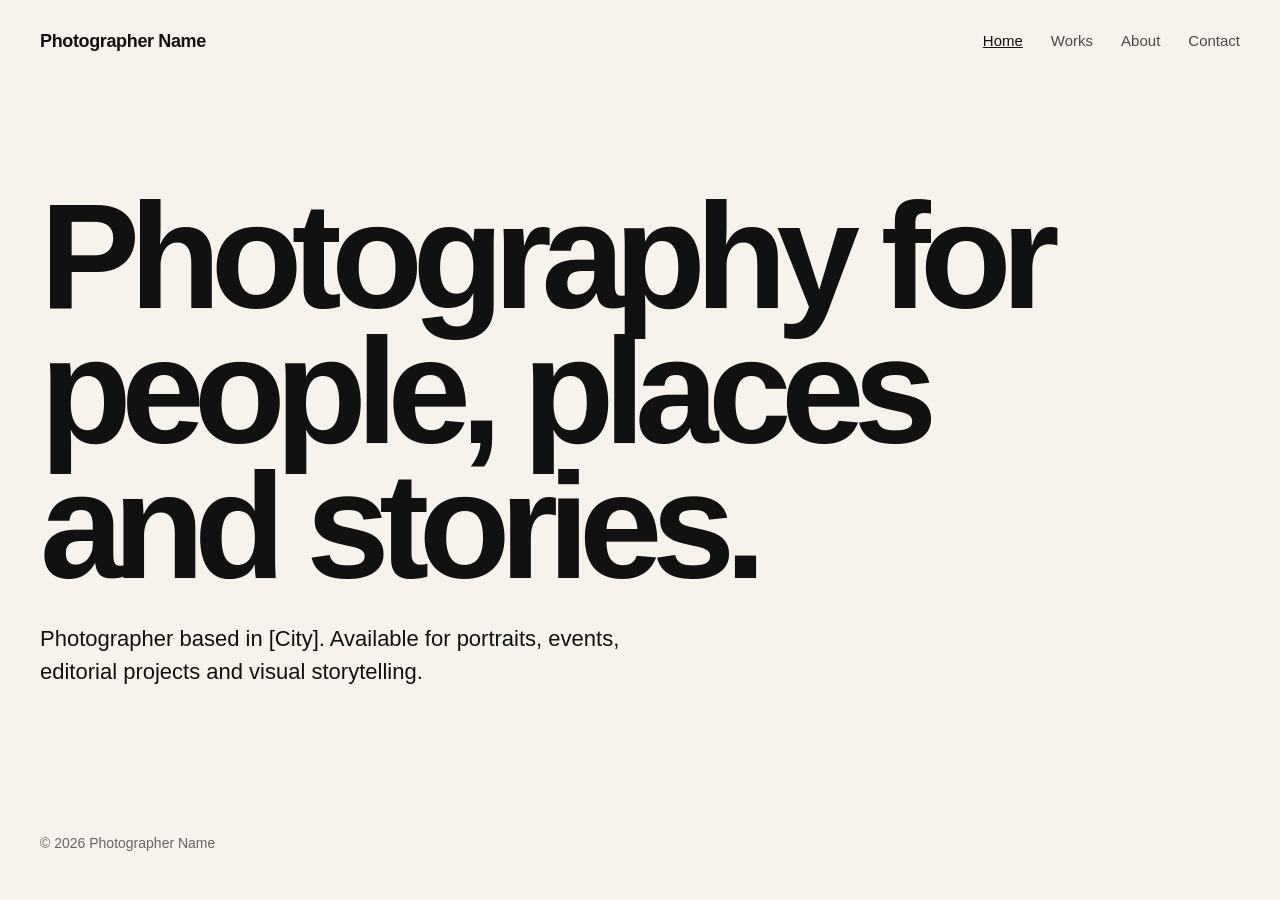
==== commit 324f2d44: "Update index.html" ====
--- a/index.html
+++ b/index.html
@@ -3,559 +3,34 @@
 <head>
   <meta charset="UTF-8" />
   <meta name="viewport" content="width=device-width, initial-scale=1.0" />
-  <title> Amedeo Longeri </title>
-
-  <style>
-    :root {
-      --bg: #f7f4ef;
-      --card: #ffffff;
-      --text: #1f2933;
-      --muted: #6b7280;
-      --accent: #2f6f5e;
-      --accent-light: #e3f1ec;
-      --border: #e5e7eb;
-    }
-
-    * {
-      box-sizing: border-box;
-      margin: 0;
-      padding: 0;
-    }
-
-    html {
-      scroll-behavior: smooth;
-    }
-
-    body {
-      font-family: Arial, Helvetica, sans-serif;
-      background: var(--bg);
-      color: var(--text);
-      line-height: 1.6;
-    }
-
-    a {
-      color: var(--accent);
-      text-decoration: none;
-    }
-
-    a:hover {
-      text-decoration: underline;
-    }
-
-    header {
-      background: var(--card);
-      border-bottom: 1px solid var(--border);
-      position: sticky;
-      top: 0;
-      z-index: 10;
-    }
-
-    nav {
-      max-width: 1100px;
-      margin: 0 auto;
-      padding: 18px 24px;
-      display: flex;
-      justify-content: space-between;
-      align-items: center;
-    }
-
-    nav .logo {
-      font-weight: 700;
-      color: var(--accent);
-    }
-
-    nav ul {
-      display: flex;
-      gap: 20px;
-      list-style: none;
-      font-size: 14px;
-    }
-
-    section {
-      max-width: 1100px;
-      margin: 0 auto;
-      padding: 72px 24px;
-    }
-
-    .hero {
-      display: grid;
-      grid-template-columns: 1.4fr 0.8fr;
-      gap: 40px;
-      align-items: center;
-      min-height: 70vh;
-    }
-
-    .hero h1 {
-      font-size: 52px;
-      line-height: 1.1;
-      margin-bottom: 20px;
-    }
-
-    .hero h1 span {
-      color: var(--accent);
-    }
-
-    .hero p {
-      font-size: 19px;
-      color: var(--muted);
-      max-width: 680px;
-      margin-bottom: 28px;
-    }
-
-    .buttons {
-      display: flex;
-      gap: 14px;
-      flex-wrap: wrap;
-    }
-
-    .button {
-      display: inline-block;
-      padding: 12px 18px;
-      border-radius: 999px;
-      font-weight: 600;
-      border: 1px solid var(--accent);
-    }
-
-    .button.primary {
-      background: var(--accent);
-      color: white;
-    }
-
-    .button.secondary {
-      background: transparent;
-      color: var(--accent);
-    }
-
-    .profile-card {
-      background: var(--card);
-      border: 1px solid var(--border);
-      border-radius: 24px;
-      padding: 28px;
-      box-shadow: 0 12px 30px rgba(0, 0, 0, 0.06);
-    }
-
-    .profile-placeholder {
-      width: 120px;
-      height: 120px;
-      border-radius: 50%;
-      background: var(--accent-light);
-      display: flex;
-      align-items: center;
-      justify-content: center;
-      color: var(--accent);
-      font-weight: 700;
-      font-size: 32px;
-      margin-bottom: 20px;
-    }
-
-    .profile-card p {
-      color: var(--muted);
-      font-size: 15px;
-    }
-
-    h2 {
-      font-size: 32px;
-      margin-bottom: 16px;
-    }
-
-    .section-intro {
-      color: var(--muted);
-      max-width: 760px;
-      margin-bottom: 32px;
-    }
-
-    .grid {
-      display: grid;
-      grid-template-columns: repeat(3, 1fr);
-      gap: 20px;
-    }
-
-    .card {
-      background: var(--card);
-      border: 1px solid var(--border);
-      border-radius: 20px;
-      padding: 24px;
-      box-shadow: 0 8px 22px rgba(0, 0, 0, 0.04);
-    }
-
-    .card h3 {
-      margin-bottom: 10px;
-      color: var(--accent);
-    }
-
-    .card p {
-      color: var(--muted);
-      font-size: 15px;
-    }
-
-    .tag-list {
-      display: flex;
-      flex-wrap: wrap;
-      gap: 10px;
-      margin-top: 18px;
-    }
-
-    .tag {
-      background: var(--accent-light);
-      color: var(--accent);
-      padding: 8px 12px;
-      border-radius: 999px;
-      font-size: 14px;
-      font-weight: 600;
-    }
-
-    .timeline {
-      display: grid;
-      gap: 18px;
-    }
-
-    .timeline-item {
-      background: var(--card);
-      border-left: 4px solid var(--accent);
-      padding: 20px;
-      border-radius: 16px;
-      border-top: 1px solid var(--border);
-      border-right: 1px solid var(--border);
-      border-bottom: 1px solid var(--border);
-    }
-
-    .timeline-item h3 {
-      margin-bottom: 6px;
-    }
-
-    .timeline-item .meta {
-      color: var(--accent);
-      font-weight: 600;
-      font-size: 14px;
-      margin-bottom: 8px;
-    }
-
-    .video-grid {
-      display: grid;
-      grid-template-columns: repeat(3, 1fr);
-      gap: 20px;
-    }
-
-    .video-card {
-      background: var(--card);
-      border: 1px solid var(--border);
-      border-radius: 20px;
-      overflow: hidden;
-      box-shadow: 0 8px 22px rgba(0, 0, 0, 0.04);
-    }
-
-    .video-thumbnail {
-      height: 150px;
-      background: linear-gradient(135deg, var(--accent-light), #ffffff);
-      display: flex;
-      align-items: center;
-      justify-content: center;
-      color: var(--accent);
-      font-weight: 700;
-      font-size: 18px;
-    }
-
-    .video-content {
-      padding: 20px;
-    }
-
-    .video-content h3 {
-      margin-bottom: 8px;
-      color: var(--accent);
-    }
-
-    .video-content p {
-      color: var(--muted);
-      font-size: 15px;
-      margin-bottom: 14px;
-    }
-
-    footer {
-      text-align: center;
-      padding: 36px 24px;
-      color: var(--muted);
-      border-top: 1px solid var(--border);
-      background: var(--card);
-    }
-
-    @media (max-width: 850px) {
-      nav {
-        flex-direction: column;
-        gap: 12px;
-      }
-
-      nav ul {
-        flex-wrap: wrap;
-        justify-content: center;
-      }
-
-      .hero {
-        grid-template-columns: 1fr;
-        min-height: auto;
-      }
-
-      .hero h1 {
-        font-size: 40px;
-      }
-
-      .grid,
-      .video-grid {
-        grid-template-columns: 1fr;
-      }
-    }
-  </style>
+  <title>Photographer Name</title>
+  <link rel="stylesheet" href="style.css" />
 </head>
 
 <body>
   <header>
+    <a class="logo" href="index.html">Photographer Name</a>
+
     <nav>
-      <div class="logo"> Amedeo Longeri </div>
-      <ul>
-        <li><a href="#about">About</a></li>
-        <li><a href="#expertise">Expertise</a></li>
-        <li><a href="projects">Projects</a></li>
-        <li><a href="#portfolio">Portfolio</a></li>
-        <li><a href="#experience">Experience</a></li> 
-        <li><a href="#contact">Contact</a></li>
-      </ul>
+      <a class="active" href="index.html">Home</a>
+      <a href="works.html">Works</a>
+      <a href="about.html">About</a>
+      <a href="contact.html">Contact</a>
     </nav>
   </header>
 
   <main>
     <section class="hero">
-      <div>
-        <h1>Make your project <span>unforgettable</span>.</h1>
-        <p>
-          I am a professional art director, photographer, and video-maker. 
-        </p>
-
-        <div class="buttons">
-          <a class="button primary" href="#contact">Contact me</a>
-          <a class="button secondary" href="#projects">View my work</a>
-        </div>
-      </div>
-
-      <div class="profile-card">
-        <div class="profile-placeholder">AL</div>
-        <h3>There's more...</h3>
-        <p>
-          CEO of Anthem Studio and Art Director of BIKERHOOD SOCIETY.
-        </p>
-      </div>
-    </section>
-
-    <section id="about">
-      <h2>About me</h2>
-      <p class="section-intro">
-        Write here a short introduction about yourself. Mention your background,
-        your current role, your main areas of expertise, and the type of projects
-        or collaborations you are interested in.
+      <h1>Photography for people, places and stories.</h1>
+      <p>
+        Photographer based in [City]. Available for portraits, events,
+        editorial projects and visual storytelling.
       </p>
-
-      <p>
-        You can use this space to explain your professional approach in a more
-        personal way. For example, you may describe your interest in connecting
-        research, industry and sustainability, or your experience in managing
-        European projects and supporting innovation pathways.
-      </p>
-    </section>
-
-    <section id="expertise">
-      <h2>Expertise</h2>
-      <p class="section-intro">
-        Highlight your main areas of expertise. Keep them clear and easy to read.
-      </p>
-
-      <div class="grid">
-        <div class="card">
-          <h3>Advertising Producer</h3>
-          <p>
-            Proposal writing, project management, impact planning, exploitation,
-            dissemination and stakeholder engagement.
-          </p>
-        </div>
-
-        <div class="card">
-          <h3>Filmaker</h3>
-          <p>
-            Circular business models, sustainability strategies, value-chain
-            collaboration, recycling, reuse and product life extension.
-          </p>
-        </div>
-        
-
-        <div class="card">
-          <h3>Drone Operator</h3>
-          <p>
-            Digital technologies, IoT, AI, data-driven decision-making and tools
-            supporting sustainable transformation.
-          </p>
-        </div>
-
-         <div class="card">
-          <h3>Camera Operator</h3>
-          <p>
-            Digital technologies, IoT, AI, data-driven decision-making and tools
-            supporting sustainable transformation.
-          </p>
-        </div>
-
-        <div class="card">
-          <h3>Scuba-diving Operator</h3>
-          <p>
-            Digital technologies, IoT, AI, data-driven decision-making and tools
-            supporting sustainable transformation.
-          </p>
-        </div>
-        
-        <div class="card">
-          <h3>Visual Designer</h3>
-          <p>
-            Digital technologies, IoT, AI, data-driven decision-making and tools
-            supporting sustainable transformation.
-          </p>
-        </div>
-      </div>     
-
-      <div class="tag-list">
-        <span class="tag">Adobe</span>
-        <span class="tag">DOP Assistant</span>
-        <span class="tag">Drone</span>
-        <span class="tag">Innovation</span>
-        <span class="tag">Project Management</span>
-        <span class="tag">Digital Technologies</span>
-      </div>
-    </section>
-
-    <section id="projects">
-      <h2>Selected projects</h2>
-      <p class="section-intro">
-        Use this section to present your most relevant projects, initiatives or
-        professional achievements.
-      </p>
-
-      <div class="grid">
-        <div class="card">
-          <h3>Project name 1</h3>
-          <p>
-            Briefly describe the project, your role, the main objectives and the
-            impact achieved or expected.
-          </p>
-        </div>
-
-        <div class="card">
-          <h3>Project name 2</h3>
-          <p>
-            Briefly describe another project. Focus on what you contributed and
-            why the project is relevant.
-          </p>
-        </div>
-
-        <div class="card">
-          <h3>Project name 3</h3>
-          <p>
-            Add another project, case study, research activity or collaboration.
-          </p>
-        </div>
-      </div>
-    </section>
-
-    <section id="videos">
-      <h2>Videos & media</h2>
-      <p class="section-intro">
-        Add here links to videos, webinars, interviews, project presentations,
-        workshops or training material you have produced or contributed to.
-      </p>
-
-      <div class="video-grid">
-        <div class="video-card">
-          <div class="video-thumbnail">Video 1</div>
-          <div class="video-content">
-            <h3>Video title 1</h3>
-            <p>
-              Short description of the video. For example: a project presentation,
-              a workshop recording, or an educational video.
-            </p>
-            <a href="https://example.com" target="_blank">Watch video →</a>
-          </div>
-        </div>
-
-        <div class="video-card">
-          <div class="video-thumbnail">Video 2</div>
-          <div class="video-content">
-            <h3>Video title 2</h3>
-            <p>
-              Short description of the video content and why it is relevant for
-              your professional profile.
-            </p>
-            <a href="https://example.com" target="_blank">Watch video →</a>
-          </div>
-        </div>
-
-        <div class="video-card">
-          <div class="video-thumbnail">Video 3</div>
-          <div class="video-content">
-            <h3>Video title 3</h3>
-            <p>
-              Add a third video, webinar or presentation link. You can add more
-              cards later by copying this block.
-            </p>
-            <a href="https://example.com" target="_blank">Watch video →</a>
-          </div>
-        </div>
-      </div>
-    </section>
-
-    <section id="experience">
-      <h2>Experience</h2>
-      <p class="section-intro">
-        Add your professional experience in reverse chronological order.
-      </p>
-
-      <div class="timeline">
-        <div class="timeline-item">
-          <h3>Current role</h3>
-          <div class="meta">Company / Organisation · Year – Present</div>
-          <p>
-            Describe your current role, responsibilities and main achievements.
-          </p>
-        </div>
-
-        <div class="timeline-item">
-          <h3>Previous role</h3>
-          <div class="meta">Company / Organisation · Year – Year</div>
-          <p>
-            Describe a previous professional experience or relevant role.
-          </p>
-        </div>
-
-        <div class="timeline-item">
-          <h3>Education or additional experience</h3>
-          <div class="meta">University / Organisation · Year</div>
-          <p>
-            Add education, certifications, research experience or other relevant
-            background information.
-          </p>
-        </div>
-      </div>
-    </section>
-
-    <section id="contact">
-      <h2>Contact</h2>
-      <p class="section-intro">
-        Add your email, LinkedIn profile, and any other relevant professional link.
-      </p>
-
-      <div class="card">
-        <p><strong>Email:</strong> <a href="mailto:your.email@example.com">your.email@example.com</a></p>
-        <p><strong>LinkedIn:</strong> <a href="https://www.linkedin.com" target="_blank">linkedin.com/in/your-profile</a></p>
-        <p><strong>Location:</strong> Your city, Country</p>
-      </div>
     </section>
   </main>
 
   <footer>
-    <p>© 2026 Your Name. All rights reserved.</p>
+    © 2026 Photographer Name
   </footer>
 </body>
 </html>
--- a/style.css
+++ b/style.css
@@ -0,0 +1,187 @@
+* {
+  margin: 0;
+  padding: 0;
+  box-sizing: border-box;
+}
+
+body {
+  background: #f7f3ec;
+  color: #111;
+  font-family: Arial, Helvetica, sans-serif;
+  line-height: 1.5;
+}
+
+a {
+  color: inherit;
+  text-decoration: none;
+}
+
+header {
+  padding: 28px 40px;
+  display: flex;
+  justify-content: space-between;
+  align-items: center;
+}
+
+.logo {
+  font-size: 18px;
+  font-weight: 600;
+  letter-spacing: -0.02em;
+}
+
+nav {
+  display: flex;
+  gap: 28px;
+  font-size: 15px;
+}
+
+nav a {
+  opacity: 0.75;
+}
+
+nav a:hover,
+nav a.active {
+  opacity: 1;
+  text-decoration: underline;
+}
+
+main {
+  padding: 40px;
+}
+
+.hero {
+  min-height: 70vh;
+  display: flex;
+  flex-direction: column;
+  justify-content: center;
+}
+
+.hero h1 {
+  font-size: clamp(58px, 12vw, 150px);
+  line-height: 0.9;
+  letter-spacing: -0.07em;
+  max-width: 1100px;
+}
+
+.hero p {
+  margin-top: 28px;
+  font-size: 22px;
+  max-width: 620px;
+}
+
+.intro {
+  max-width: 850px;
+  margin: 80px 0 60px;
+}
+
+.intro h1 {
+  font-size: clamp(46px, 8vw, 100px);
+  line-height: 0.95;
+  letter-spacing: -0.06em;
+  margin-bottom: 24px;
+}
+
+.intro p {
+  font-size: 21px;
+  color: #333;
+}
+
+.works-grid {
+  display: grid;
+  grid-template-columns: repeat(2, 1fr);
+  gap: 28px;
+}
+
+.work-card {
+  display: block;
+}
+
+.work-image {
+  width: 100%;
+  aspect-ratio: 4 / 3;
+  background: #ddd;
+  overflow: hidden;
+}
+
+.work-image img {
+  width: 100%;
+  height: 100%;
+  object-fit: cover;
+  display: block;
+  filter: grayscale(10%);
+  transition: transform 0.35s ease, filter 0.35s ease;
+}
+
+.work-card:hover img {
+  transform: scale(1.03);
+  filter: grayscale(0%);
+}
+
+.work-info {
+  margin-top: 12px;
+  display: flex;
+  justify-content: space-between;
+  gap: 20px;
+  font-size: 16px;
+}
+
+.work-info span {
+  color: #666;
+}
+
+.text-page {
+  max-width: 760px;
+  margin: 90px 0;
+}
+
+.text-page h1 {
+  font-size: clamp(48px, 8vw, 100px);
+  line-height: 0.95;
+  letter-spacing: -0.06em;
+  margin-bottom: 36px;
+}
+
+.text-page p {
+  font-size: 21px;
+  margin-bottom: 24px;
+  color: #333;
+}
+
+.contact-list {
+  margin-top: 36px;
+  display: grid;
+  gap: 14px;
+  font-size: 22px;
+}
+
+footer {
+  padding: 40px;
+  font-size: 14px;
+  color: #666;
+}
+
+@media (max-width: 800px) {
+  header {
+    padding: 22px;
+    align-items: flex-start;
+    gap: 20px;
+    flex-direction: column;
+  }
+
+  nav {
+    gap: 18px;
+    flex-wrap: wrap;
+  }
+
+  main {
+    padding: 22px;
+  }
+
+  .works-grid {
+    grid-template-columns: 1fr;
+  }
+
+  footer {
+    padding: 22px;
+  }
+}
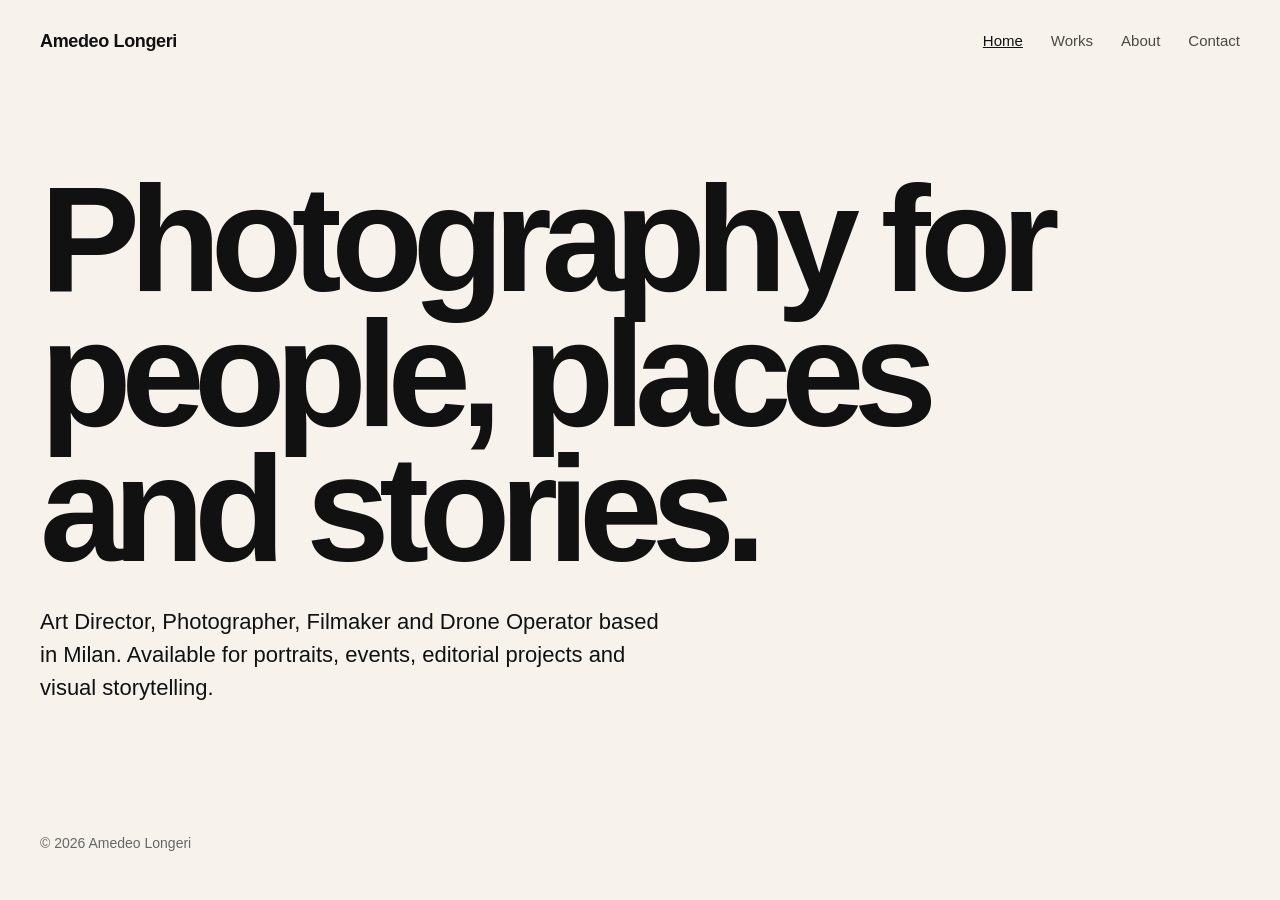
==== commit fe5c1bbb: "Update index.html" ====
--- a/index.html
+++ b/index.html
@@ -3,13 +3,13 @@
 <head>
   <meta charset="UTF-8" />
   <meta name="viewport" content="width=device-width, initial-scale=1.0" />
-  <title>Photographer Name</title>
+  <title>Amedeo Longeri</title>
   <link rel="stylesheet" href="style.css" />
 </head>
 
 <body>
   <header>
-    <a class="logo" href="index.html">Photographer Name</a>
+    <a class="logo" href="index.html">Amedeo Longeri</a>
 
     <nav>
       <a class="active" href="index.html">Home</a>
@@ -23,14 +23,14 @@
     <section class="hero">
       <h1>Photography for people, places and stories.</h1>
       <p>
-        Photographer based in [City]. Available for portraits, events,
-        editorial projects and visual storytelling.
+        Art Director, Photographer, Filmaker and Drone Operator based in Milan. 
+        Available for portraits, events, editorial projects and visual storytelling.
       </p>
     </section>
   </main>
 
   <footer>
-    © 2026 Photographer Name
+    © 2026 Amedeo Longeri
   </footer>
 </body>
 </html>
--- a/style.css
+++ b/style.css
@@ -88,19 +88,86 @@
 
 .works-grid {
   display: grid;
-  grid-template-columns: repeat(2, 1fr);
-  gap: 28px;
+  grid-template-columns: repeat(12, 1fr);
+  gap: 36px 28px;
+  align-items: start;
 }
 
 .work-card {
   display: block;
 }
 
+.work-card.large {
+  grid-column: span 7;
+}
+
+.work-card.medium {
+  grid-column: span 5;
+  margin-top: 90px;
+}
+
+.work-card.small {
+  grid-column: span 4;
+}
+
+.work-card.wide {
+  grid-column: span 8;
+}
+
+.work-card.offset {
+  margin-top: 120px;
+}
+
 .work-image {
   width: 100%;
-  aspect-ratio: 4 / 3;
   background: #ddd;
   overflow: hidden;
+}
+
+.work-card.large .work-image {
+  aspect-ratio: 4 / 5;
+}
+
+.work-card.medium .work-image {
+  aspect-ratio: 4 / 3;
+}
+
+.work-card.small .work-image {
+  aspect-ratio: 3 / 4;
+}
+
+.work-card.wide .work-image {
+  aspect-ratio: 16 / 10;
+}
+
+.work-image img {
+  width: 100%;
+  height: 100%;
+  object-fit: cover;
+  display: block;
+  filter: grayscale(8%);
+  transition: transform 0.35s ease, filter 0.35s ease;
+}
+
+.work-card:hover img {
+  transform: scale(1.025);
+  filter: grayscale(0%);
+}
+
+.work-info {
+  margin-top: 14px;
+  display: flex;
+  justify-content: space-between;
+  gap: 20px;
+  font-size: 15px;
+}
+
+.work-info strong {
+  font-weight: 500;
+}
+
+.work-info span {
+  color: #666;
 }
 
 .work-image img {
@@ -178,9 +245,20 @@
   }
 
   .works-grid {
-    grid-template-columns: 1fr;
-  }
-
+  grid-template-columns: 1fr;
+}
+
+.work-card.large,
+.work-card.medium,
+.work-card.small,
+.work-card.wide {
+  grid-column: span 1;
+  margin-top: 0;
+}
+
+.work-card.offset {
+  margin-top: 0;
+}
   footer {
     padding: 22px;
   }
